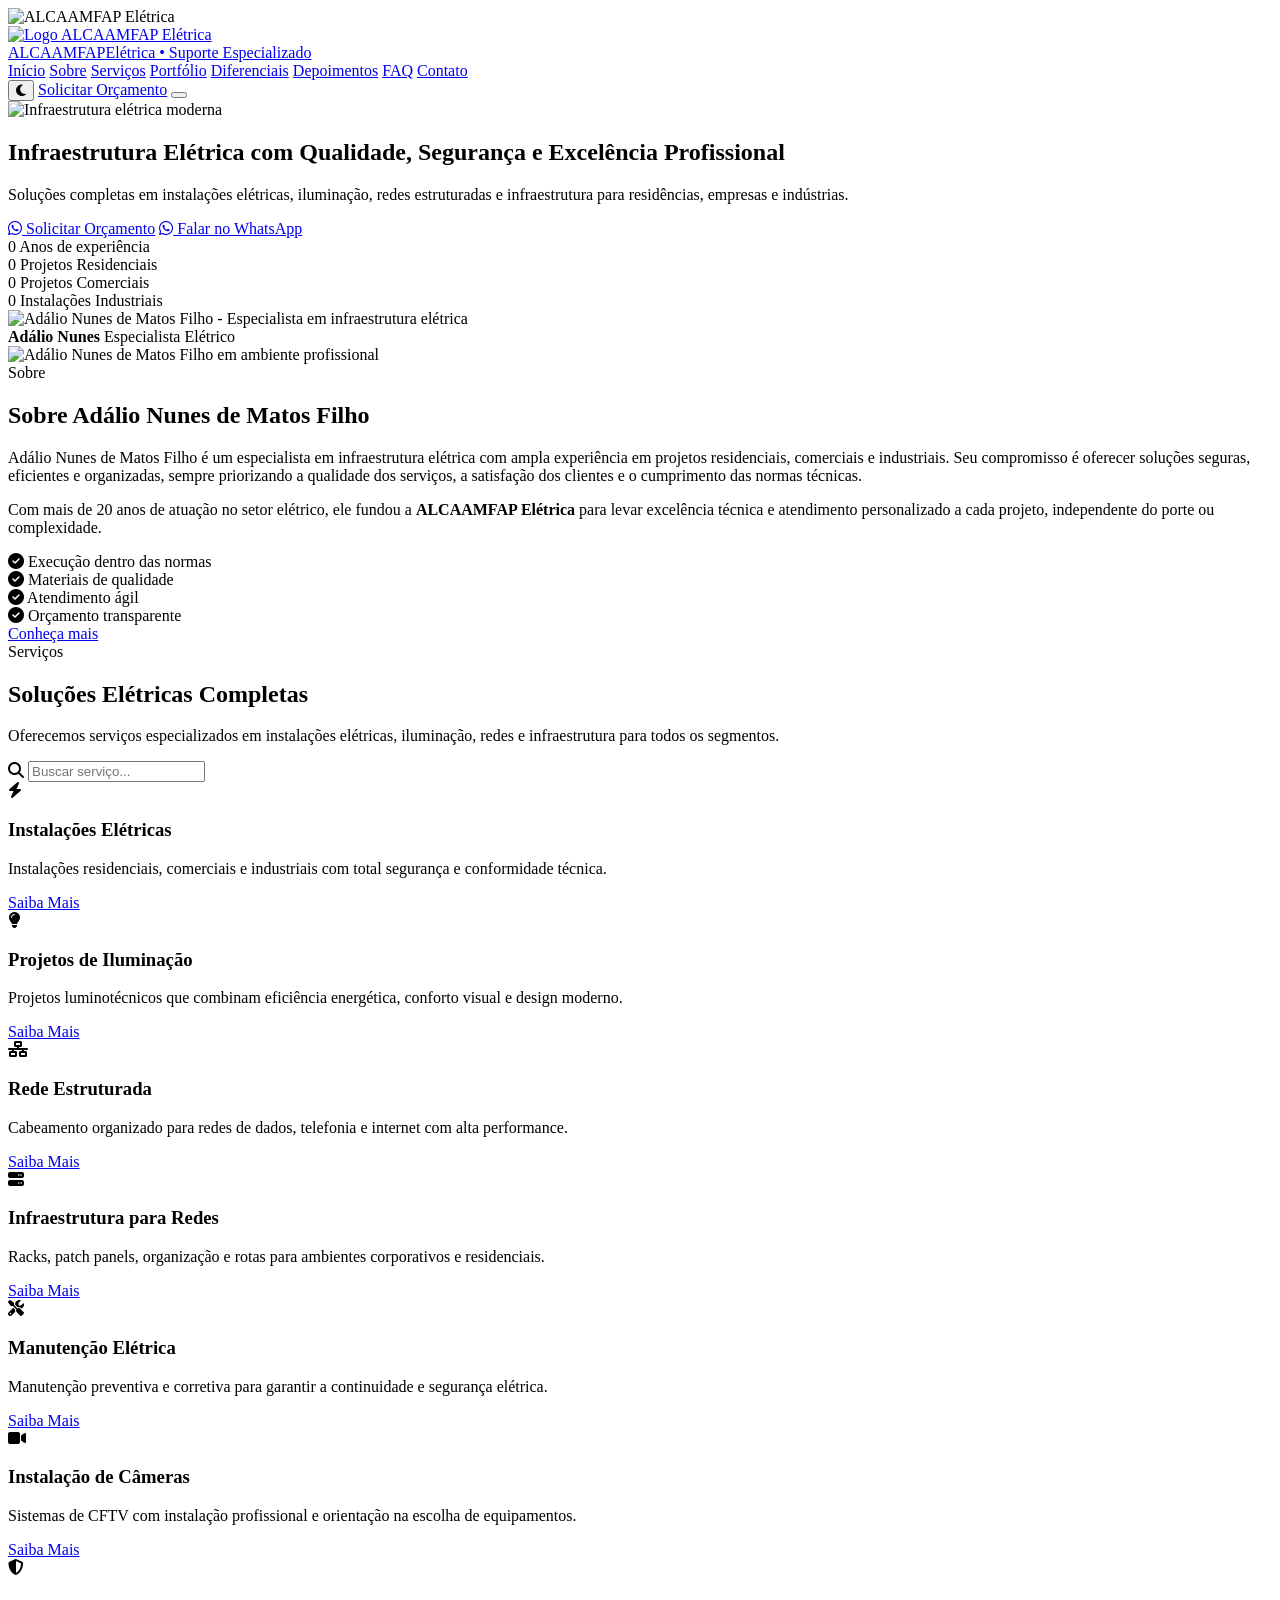
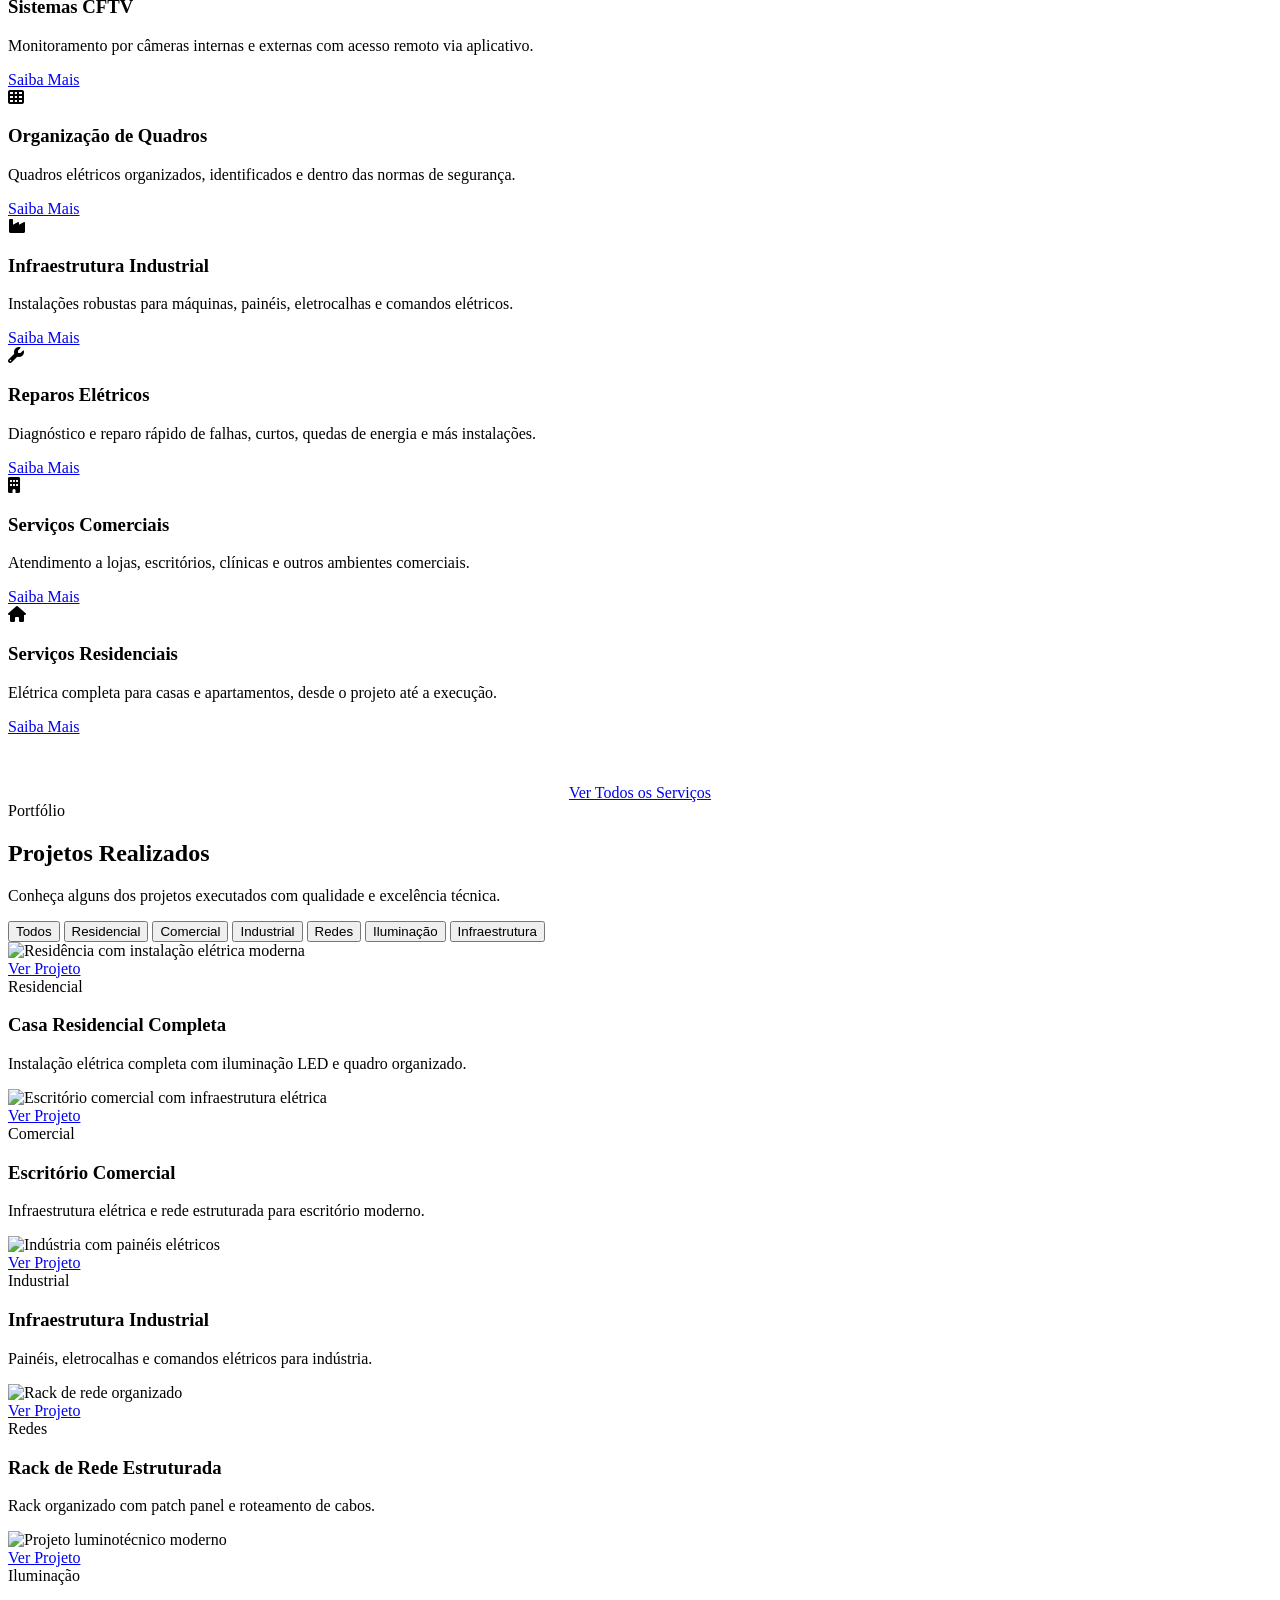
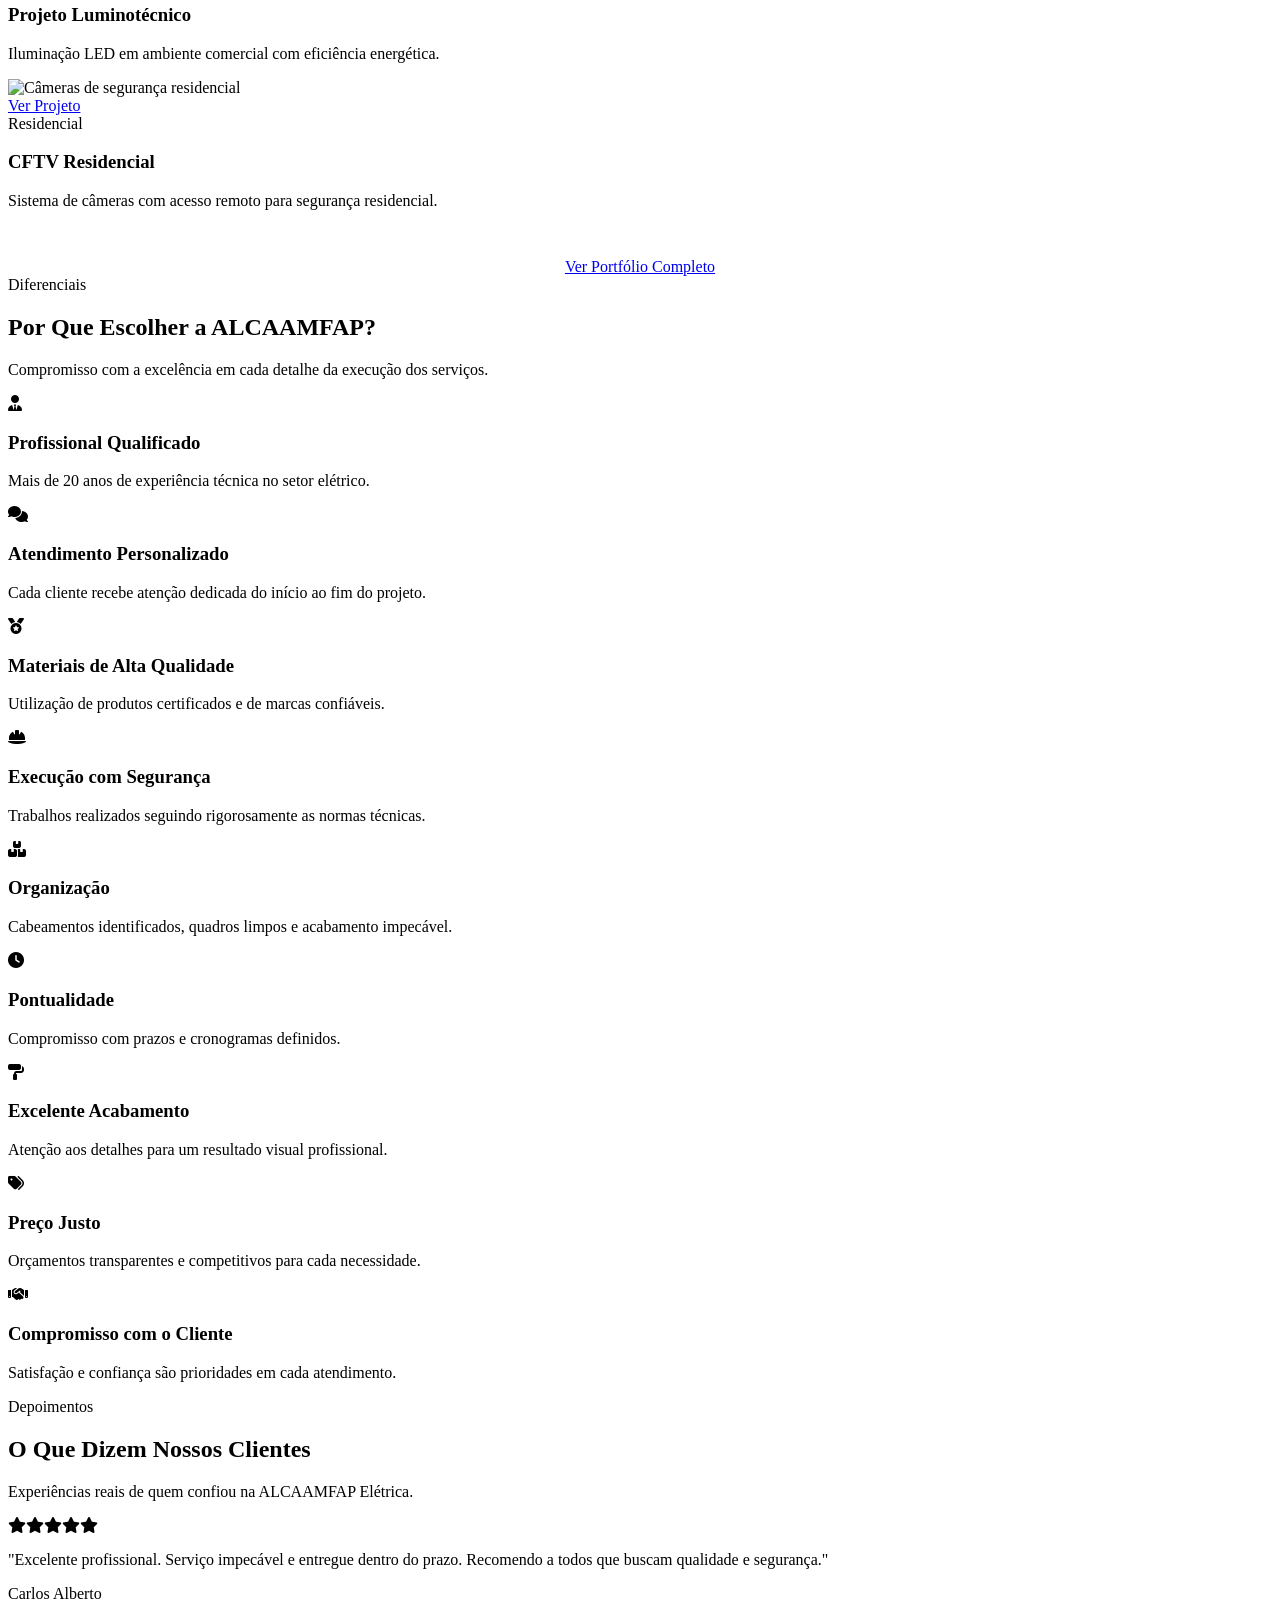
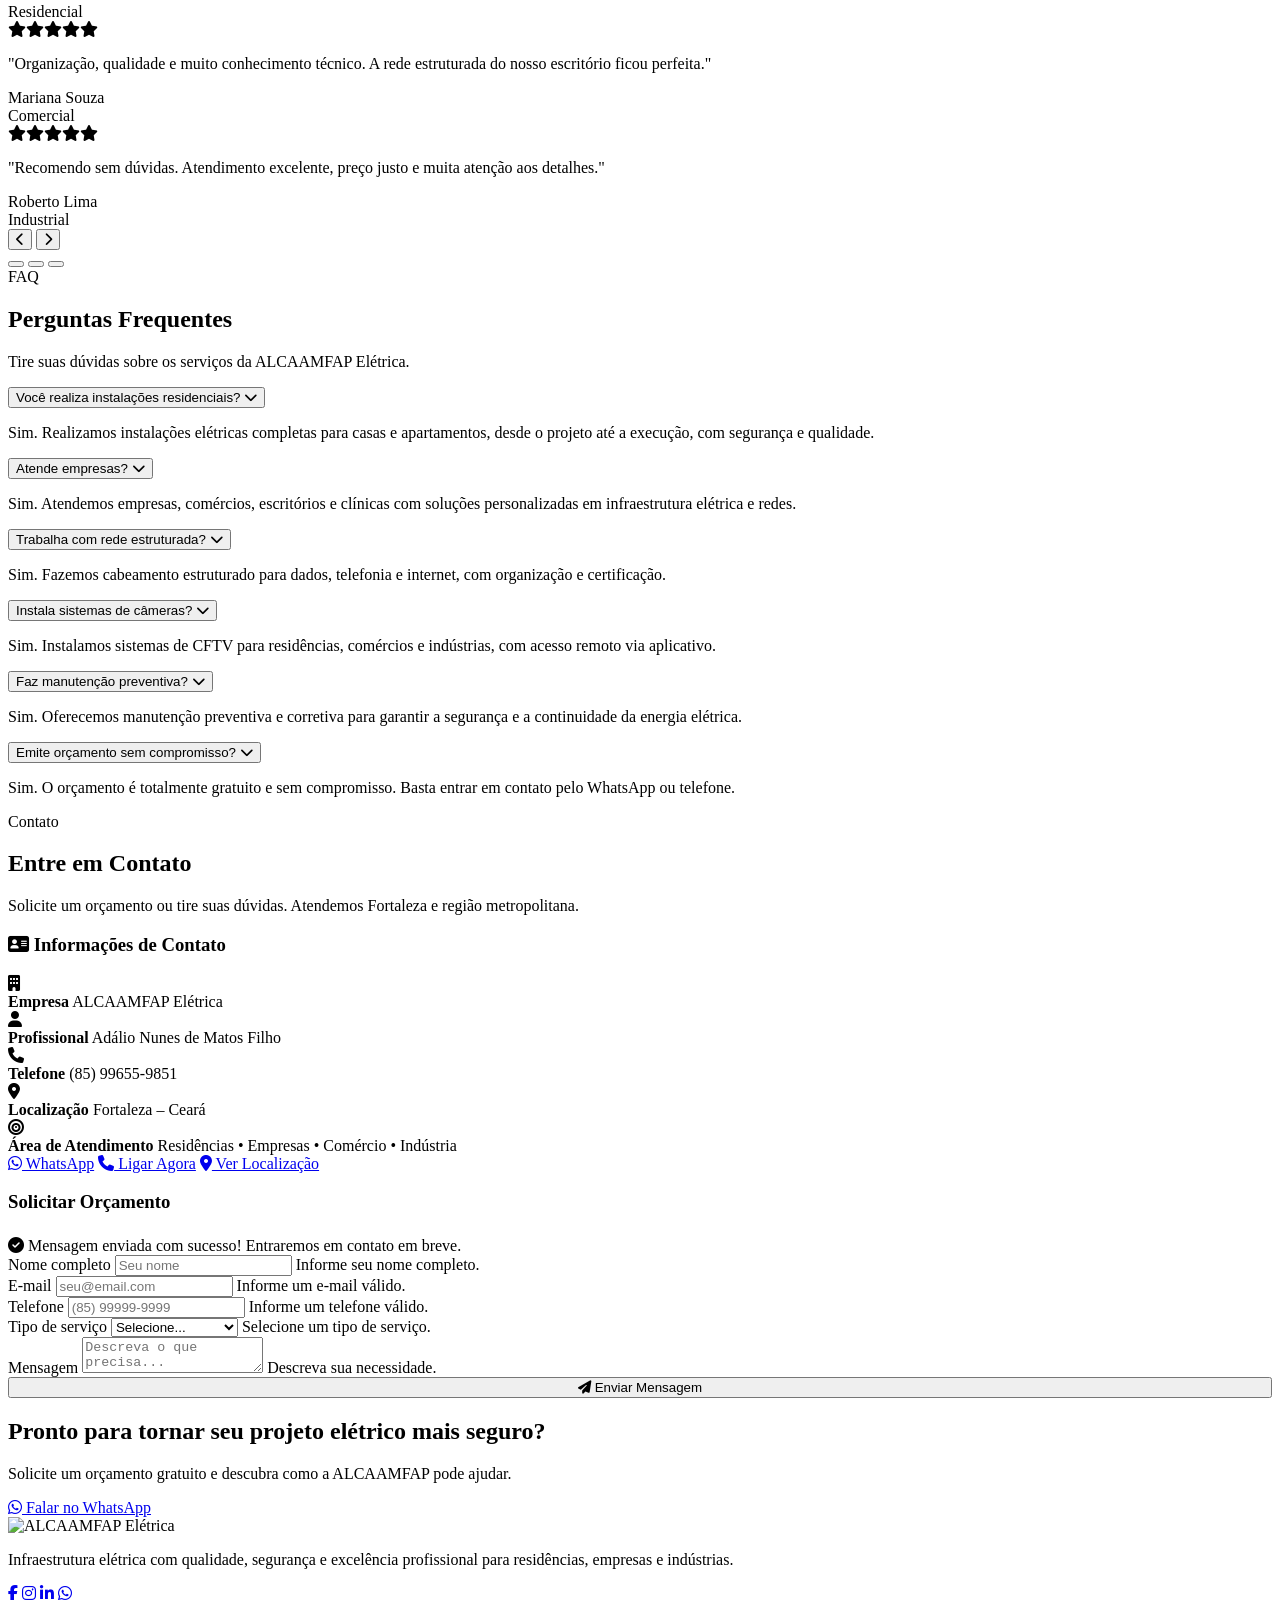
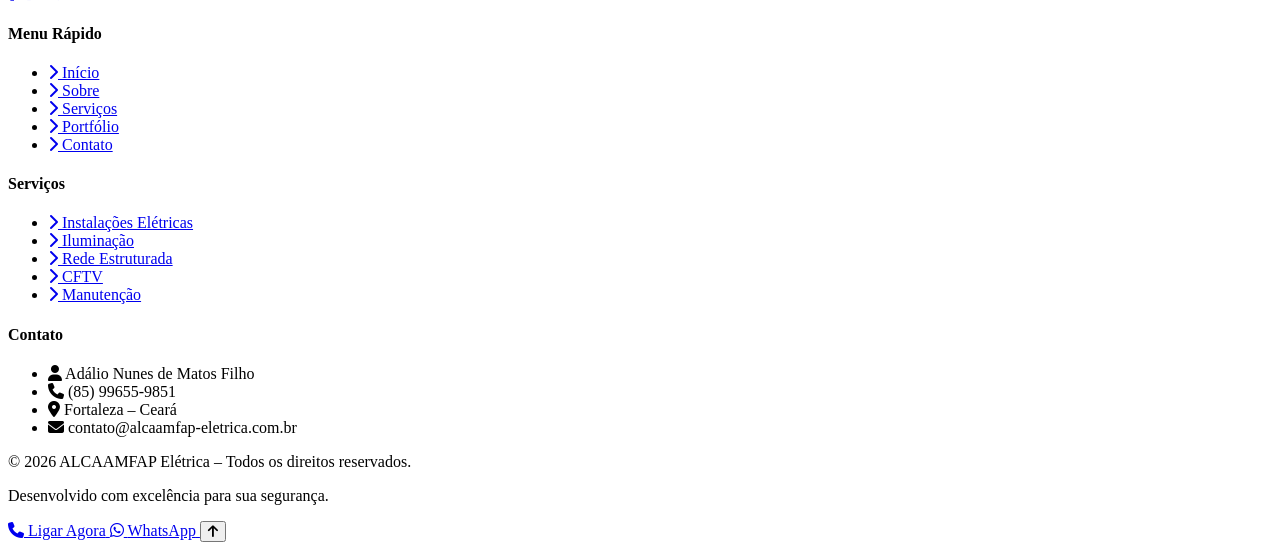
==== index.html @ 36d159e2 "Add files via upload" ====
<!DOCTYPE html>
<html lang="pt-BR">
<head>
  <meta charset="UTF-8">
  <meta name="viewport" content="width=device-width, initial-scale=1.0">
  <meta name="description" content="ALCAAMFAP Elétrica - Infraestrutura elétrica residencial, comercial e industrial em Fortaleza/CE. Serviços de instalações, iluminação, redes estruturadas e CFTV.">
  <meta name="keywords" content="eletricista, instalações elétricas, infraestrutura elétrica, iluminação, rede estruturada, CFTV, Fortaleza, ALCAAMFAP">
  <meta name="author" content="Adálio Nunes de Matos Filho">
  <meta name="robots" content="index, follow">
  <meta name="theme-color" content="#0A4DA2">

  <!-- Open Graph -->
  <meta property="og:type" content="website">
  <meta property="og:url" content="https://alcaamfap-eletrica.com.br/">
  <meta property="og:title" content="ALCAAMFAP Elétrica | Infraestrutura Elétrica em Fortaleza">
  <meta property="og:description" content="Especialista em infraestrutura elétrica residencial, comercial e industrial. Qualidade, segurança e excelência profissional.">
  <meta property="og:image" content="https://alcaamfap-eletrica.com.br/images/hero-bg.jpg">
  <meta property="og:locale" content="pt_BR">

  <!-- Twitter Cards -->
  <meta name="twitter:card" content="summary_large_image">
  <meta name="twitter:title" content="ALCAAMFAP Elétrica | Infraestrutura Elétrica em Fortaleza">
  <meta name="twitter:description" content="Especialista em infraestrutura elétrica residencial, comercial e industrial.">
  <meta name="twitter:image" content="https://alcaamfap-eletrica.com.br/images/hero-bg.jpg">

  <!-- Favicon -->
  <link rel="icon" type="image/svg+xml" href="images/logo.svg">
  <link rel="apple-touch-icon" href="images/logo.svg">

  <title>ALCAAMFAP Elétrica | Infraestrutura Elétrica em Fortaleza</title>

  <!-- Google Fonts -->
  <link rel="preconnect" href="https://fonts.googleapis.com">
  <link rel="preconnect" href="https://fonts.gstatic.com" crossorigin>
  <link href="https://fonts.googleapis.com/css2?family=Inter:wght@300;400;500;600;700&family=Poppins:wght@600;700;800&display=swap" rel="stylesheet">

  <!-- Font Awesome -->
  <link rel="stylesheet" href="https://cdn.jsdelivr.net/npm/@fortawesome/fontawesome-free@6.4.0/css/all.min.css">

  <!-- CSS -->
  <link rel="stylesheet" href="css/style.css">
  <link rel="stylesheet" href="css/animations.css">
  <link rel="stylesheet" href="css/responsive.css">

  <!-- JSON-LD Dados Estruturados -->
  <script type="application/ld+json">
  {
    "@context": "https://schema.org",
    "@type": "LocalBusiness",
    "name": "ALCAAMFAP Elétrica - Suporte Especializado",
    "description": "Especialista em infraestrutura elétrica residencial, comercial e industrial em Fortaleza/CE.",
    "url": "https://alcaamfap-eletrica.com.br/",
    "logo": "https://alcaamfap-eletrica.com.br/images/logo.svg",
    "image": "https://alcaamfap-eletrica.com.br/images/hero-bg.jpg",
    "telephone": "+5585996559851",
    "address": {
      "@type": "PostalAddress",
      "addressLocality": "Fortaleza",
      "addressRegion": "CE",
      "addressCountry": "BR"
    },
    "areaServed": "Fortaleza e Região Metropolitana, Ceará",
    "priceRange": "$$",
    "openingHoursSpecification": {
      "@type": "OpeningHoursSpecification",
      "dayOfWeek": ["Monday", "Tuesday", "Wednesday", "Thursday", "Friday", "Saturday"],
      "opens": "08:00",
      "closes": "18:00"
    },
    "founder": {
      "@type": "Person",
      "name": "Adálio Nunes de Matos Filho"
    }
  }
  </script>
</head>
<body>

  <!-- Preloader -->
  <div id="preloader" class="preloader" role="status" aria-label="Carregando site">
    <img src="images/logo.svg" alt="ALCAAMFAP Elétrica" class="preloader-logo">
    <div class="preloader-bar">
      <div class="preloader-progress"></div>
    </div>
  </div>

  <!-- Barra de progresso -->
  <div id="scroll-progress" class="scroll-progress" aria-hidden="true"></div>

  <!-- Header -->
  <header id="header" class="header">
    <div class="container header-inner">
      <a href="index.html" class="logo" aria-label="ALCAAMFAP Elétrica - Página inicial">
        <img src="images/logo.svg" alt="Logo ALCAAMFAP Elétrica">
        <div class="logo-text">ALCAAMFAP<span>Elétrica • Suporte Especializado</span></div>
      </a>

      <nav id="nav" class="nav" aria-label="Menu principal">
        <a href="#inicio" class="nav-link active">Início</a>
        <a href="sobre.html" class="nav-link">Sobre</a>
        <a href="servicos.html" class="nav-link">Serviços</a>
        <a href="portfolio.html" class="nav-link">Portfólio</a>
        <a href="#diferenciais" class="nav-link">Diferenciais</a>
        <a href="#depoimentos" class="nav-link">Depoimentos</a>
        <a href="#faq" class="nav-link">FAQ</a>
        <a href="contato.html" class="nav-link">Contato</a>
      </nav>

      <div class="header-actions">
        <button id="theme-toggle" class="theme-toggle" aria-label="Alternar modo escuro">
          <i class="fas fa-moon"></i>
        </button>
        <a href="https://wa.me/5585996559851" target="_blank" class="btn btn-primary btn-sm">Solicitar Orçamento</a>
        <button id="btn-menu" class="btn-menu" aria-label="Abrir menu" aria-expanded="false">
          <span></span>
          <span></span>
          <span></span>
        </button>
      </div>
    </div>
  </header>

  <main>
    <!-- Hero -->
    <section id="inicio" class="hero">
      <img src="images/hero-bg.jpg" alt="Infraestrutura elétrica moderna" class="hero-bg" loading="lazy">
      <div class="hero-overlay"></div>
      <div class="container">
        <div class="hero-content">
          <div class="hero-text fade-in">
            <h1>Infraestrutura Elétrica com <span>Qualidade</span>, <span>Segurança</span> e <span>Excelência</span> Profissional</h1>
            <p>Soluções completas em instalações elétricas, iluminação, redes estruturadas e infraestrutura para residências, empresas e indústrias.</p>
            <div class="hero-buttons">
              <a href="https://wa.me/5585996559851" target="_blank" class="btn btn-primary btn-shine"><i class="fab fa-whatsapp"></i> Solicitar Orçamento</a>
              <a href="https://wa.me/5585996559851" target="_blank" class="btn btn-outline"><i class="fab fa-whatsapp"></i> Falar no WhatsApp</a>
            </div>

            <div class="hero-stats">
              <div class="stat-card">
                <span class="stat-number"><span class="counter" data-target="20" data-prefix="+" data-suffix="">0</span></span>
                <span class="stat-label">Anos de experiência</span>
              </div>
              <div class="stat-card">
                <span class="stat-number"><span class="counter" data-target="350" data-prefix="+" data-suffix="">0</span></span>
                <span class="stat-label">Projetos Residenciais</span>
              </div>
              <div class="stat-card">
                <span class="stat-number"><span class="counter" data-target="180" data-prefix="+" data-suffix="">0</span></span>
                <span class="stat-label">Projetos Comerciais</span>
              </div>
              <div class="stat-card">
                <span class="stat-number"><span class="counter" data-target="95" data-prefix="+" data-suffix="">0</span></span>
                <span class="stat-label">Instalações Industriais</span>
              </div>
            </div>
          </div>

          <div class="hero-image fade-in stagger-2">
            <div class="hero-image-wrapper">
              <img src="images/adalio-profile.jpg" alt="Adálio Nunes de Matos Filho - Especialista em infraestrutura elétrica" loading="lazy">
            </div>
            <div class="hero-badge">
              <strong>Adálio Nunes</strong>
              <span>Especialista Elétrico</span>
            </div>
          </div>
        </div>
      </div>
    </section>

    <!-- Sobre -->
    <section id="sobre" class="section">
      <div class="container">
        <div class="about-grid">
          <div class="about-image fade-in">
            <div class="about-image-wrapper">
              <img src="images/about-adalio.jpg" alt="Adálio Nunes de Matos Filho em ambiente profissional" loading="lazy">
            </div>
          </div>
          <div class="about-content fade-in stagger-2">
            <span class="section-tag">Sobre</span>
            <h2>Sobre Adálio Nunes de Matos Filho</h2>
            <p>Adálio Nunes de Matos Filho é um especialista em infraestrutura elétrica com ampla experiência em projetos residenciais, comerciais e industriais. Seu compromisso é oferecer soluções seguras, eficientes e organizadas, sempre priorizando a qualidade dos serviços, a satisfação dos clientes e o cumprimento das normas técnicas.</p>
            <p>Com mais de 20 anos de atuação no setor elétrico, ele fundou a <strong>ALCAAMFAP Elétrica</strong> para levar excelência técnica e atendimento personalizado a cada projeto, independente do porte ou complexidade.</p>

            <div class="about-features">
              <div class="about-feature"><i class="fas fa-check-circle"></i> Execução dentro das normas</div>
              <div class="about-feature"><i class="fas fa-check-circle"></i> Materiais de qualidade</div>
              <div class="about-feature"><i class="fas fa-check-circle"></i> Atendimento ágil</div>
              <div class="about-feature"><i class="fas fa-check-circle"></i> Orçamento transparente</div>
            </div>

            <a href="sobre.html" class="btn btn-primary" style="margin-top: 32px;">Conheça mais</a>
          </div>
        </div>
      </div>
    </section>

    <!-- Serviços -->
    <section id="servicos" class="section" style="background: var(--white);">
      <div class="container">
        <div class="section-header fade-in">
          <span class="section-tag">Serviços</span>
          <h2>Soluções Elétricas Completas</h2>
          <p>Oferecemos serviços especializados em instalações elétricas, iluminação, redes e infraestrutura para todos os segmentos.</p>
        </div>

        <div class="search-box fade-in">
          <i class="fas fa-search"></i>
          <input type="text" id="service-search" placeholder="Buscar serviço..." aria-label="Buscar serviço">
        </div>

        <div class="services-grid">
          <article class="service-card fade-in">
            <div class="service-icon"><i class="fas fa-bolt"></i></div>
            <h3>Instalações Elétricas</h3>
            <p>Instalações residenciais, comerciais e industriais com total segurança e conformidade técnica.</p>
            <a href="servicos.html#instalacoes" class="btn btn-primary btn-sm">Saiba Mais</a>
          </article>

          <article class="service-card fade-in stagger-1">
            <div class="service-icon"><i class="fas fa-lightbulb"></i></div>
            <h3>Projetos de Iluminação</h3>
            <p>Projetos luminotécnicos que combinam eficiência energética, conforto visual e design moderno.</p>
            <a href="servicos.html#iluminacao" class="btn btn-primary btn-sm">Saiba Mais</a>
          </article>

          <article class="service-card fade-in stagger-2">
            <div class="service-icon"><i class="fas fa-network-wired"></i></div>
            <h3>Rede Estruturada</h3>
            <p>Cabeamento organizado para redes de dados, telefonia e internet com alta performance.</p>
            <a href="servicos.html#redes" class="btn btn-primary btn-sm">Saiba Mais</a>
          </article>

          <article class="service-card fade-in stagger-3">
            <div class="service-icon"><i class="fas fa-server"></i></div>
            <h3>Infraestrutura para Redes</h3>
            <p>Racks, patch panels, organização e rotas para ambientes corporativos e residenciais.</p>
            <a href="servicos.html#infraestrutura" class="btn btn-primary btn-sm">Saiba Mais</a>
          </article>

          <article class="service-card fade-in stagger-4">
            <div class="service-icon"><i class="fas fa-tools"></i></div>
            <h3>Manutenção Elétrica</h3>
            <p>Manutenção preventiva e corretiva para garantir a continuidade e segurança elétrica.</p>
            <a href="servicos.html#manutencao" class="btn btn-primary btn-sm">Saiba Mais</a>
          </article>

          <article class="service-card fade-in stagger-5">
            <div class="service-icon"><i class="fas fa-video"></i></div>
            <h3>Instalação de Câmeras</h3>
            <p>Sistemas de CFTV com instalação profissional e orientação na escolha de equipamentos.</p>
            <a href="servicos.html#cftv" class="btn btn-primary btn-sm">Saiba Mais</a>
          </article>

          <article class="service-card fade-in stagger-6">
            <div class="service-icon"><i class="fas fa-shield-alt"></i></div>
            <h3>Sistemas CFTV</h3>
            <p>Monitoramento por câmeras internas e externas com acesso remoto via aplicativo.</p>
            <a href="servicos.html#cftv" class="btn btn-primary btn-sm">Saiba Mais</a>
          </article>

          <article class="service-card fade-in">
            <div class="service-icon"><i class="fas fa-th"></i></div>
            <h3>Organização de Quadros</h3>
            <p>Quadros elétricos organizados, identificados e dentro das normas de segurança.</p>
            <a href="servicos.html#quadros" class="btn btn-primary btn-sm">Saiba Mais</a>
          </article>

          <article class="service-card fade-in stagger-1">
            <div class="service-icon"><i class="fas fa-industry"></i></div>
            <h3>Infraestrutura Industrial</h3>
            <p>Instalações robustas para máquinas, painéis, eletrocalhas e comandos elétricos.</p>
            <a href="servicos.html#industrial" class="btn btn-primary btn-sm">Saiba Mais</a>
          </article>

          <article class="service-card fade-in stagger-2">
            <div class="service-icon"><i class="fas fa-wrench"></i></div>
            <h3>Reparos Elétricos</h3>
            <p>Diagnóstico e reparo rápido de falhas, curtos, quedas de energia e más instalações.</p>
            <a href="servicos.html#reparos" class="btn btn-primary btn-sm">Saiba Mais</a>
          </article>

          <article class="service-card fade-in stagger-3">
            <div class="service-icon"><i class="fas fa-building"></i></div>
            <h3>Serviços Comerciais</h3>
            <p>Atendimento a lojas, escritórios, clínicas e outros ambientes comerciais.</p>
            <a href="servicos.html#comercial" class="btn btn-primary btn-sm">Saiba Mais</a>
          </article>

          <article class="service-card fade-in stagger-4">
            <div class="service-icon"><i class="fas fa-home"></i></div>
            <h3>Serviços Residenciais</h3>
            <p>Elétrica completa para casas e apartamentos, desde o projeto até a execução.</p>
            <a href="servicos.html#residencial" class="btn btn-primary btn-sm">Saiba Mais</a>
          </article>
        </div>

        <div class="text-center" style="text-align: center; margin-top: 48px;">
          <a href="servicos.html" class="btn btn-primary">Ver Todos os Serviços</a>
        </div>
      </div>
    </section>

    <!-- Portfólio -->
    <section id="portfolio" class="section">
      <div class="container">
        <div class="section-header fade-in">
          <span class="section-tag">Portfólio</span>
          <h2>Projetos Realizados</h2>
          <p>Conheça alguns dos projetos executados com qualidade e excelência técnica.</p>
        </div>

        <div class="portfolio-filter fade-in">
          <button class="filter-btn active" data-filter="all">Todos</button>
          <button class="filter-btn" data-filter="residencial">Residencial</button>
          <button class="filter-btn" data-filter="comercial">Comercial</button>
          <button class="filter-btn" data-filter="industrial">Industrial</button>
          <button class="filter-btn" data-filter="redes">Redes</button>
          <button class="filter-btn" data-filter="iluminacao">Iluminação</button>
          <button class="filter-btn" data-filter="infraestrutura">Infraestrutura</button>
        </div>

        <div class="portfolio-grid">
          <article class="portfolio-item fade-in" data-category="residencial">
            <div class="portfolio-image">
              <img src="images/projects/project-1.jpg" alt="Residência com instalação elétrica moderna" loading="lazy">
              <div class="portfolio-overlay">
                <a href="#" class="btn btn-primary btn-sm portfolio-link" data-title="Casa Residencial Completa" data-desc="Instalação elétrica completa em residência de alto padrão, com iluminação LED e quadro organizado.">Ver Projeto</a>
              </div>
            </div>
            <div class="portfolio-info">
              <span class="portfolio-category">Residencial</span>
              <h3>Casa Residencial Completa</h3>
              <p>Instalação elétrica completa com iluminação LED e quadro organizado.</p>
            </div>
          </article>

          <article class="portfolio-item fade-in stagger-1" data-category="comercial">
            <div class="portfolio-image">
              <img src="images/projects/project-2.jpg" alt="Escritório comercial com infraestrutura elétrica" loading="lazy">
              <div class="portfolio-overlay">
                <a href="#" class="btn btn-primary btn-sm portfolio-link" data-title="Escritório Comercial" data-desc="Infraestrutura elétrica e rede estruturada para escritório comercial com 20 pontos de trabalho.">Ver Projeto</a>
              </div>
            </div>
            <div class="portfolio-info">
              <span class="portfolio-category">Comercial</span>
              <h3>Escritório Comercial</h3>
              <p>Infraestrutura elétrica e rede estruturada para escritório moderno.</p>
            </div>
          </article>

          <article class="portfolio-item fade-in stagger-2" data-category="industrial">
            <div class="portfolio-image">
              <img src="images/projects/project-3.jpg" alt="Indústria com painéis elétricos" loading="lazy">
              <div class="portfolio-overlay">
                <a href="#" class="btn btn-primary btn-sm portfolio-link" data-title="Infraestrutura Industrial" data-desc="Montagem de painéis e eletrocalhas para indústria com demanda de alta potência.">Ver Projeto</a>
              </div>
            </div>
            <div class="portfolio-info">
              <span class="portfolio-category">Industrial</span>
              <h3>Infraestrutura Industrial</h3>
              <p>Painéis, eletrocalhas e comandos elétricos para indústria.</p>
            </div>
          </article>

          <article class="portfolio-item fade-in stagger-3" data-category="redes infraestrutura">
            <div class="portfolio-image">
              <img src="images/projects/project-4.jpg" alt="Rack de rede organizado" loading="lazy">
              <div class="portfolio-overlay">
                <a href="#" class="btn btn-primary btn-sm portfolio-link" data-title="Rack de Rede Estruturada" data-desc="Organização completa de rack com patch panel, switch e roteamento de cabos.">Ver Projeto</a>
              </div>
            </div>
            <div class="portfolio-info">
              <span class="portfolio-category">Redes</span>
              <h3>Rack de Rede Estruturada</h3>
              <p>Rack organizado com patch panel e roteamento de cabos.</p>
            </div>
          </article>

          <article class="portfolio-item fade-in stagger-4" data-category="iluminacao">
            <div class="portfolio-image">
              <img src="images/projects/project-5.jpg" alt="Projeto luminotécnico moderno" loading="lazy">
              <div class="portfolio-overlay">
                <a href="#" class="btn btn-primary btn-sm portfolio-link" data-title="Projeto Luminotécnico" data-desc="Projeto de iluminação com LED em ambiente comercial, reduzindo consumo em 40%.">Ver Projeto</a>
              </div>
            </div>
            <div class="portfolio-info">
              <span class="portfolio-category">Iluminação</span>
              <h3>Projeto Luminotécnico</h3>
              <p>Iluminação LED em ambiente comercial com eficiência energética.</p>
            </div>
          </article>

          <article class="portfolio-item fade-in stagger-5" data-category="residencial infraestrutura">
            <div class="portfolio-image">
              <img src="images/projects/project-6.jpg" alt="Câmeras de segurança residencial" loading="lazy">
              <div class="portfolio-overlay">
                <a href="#" class="btn btn-primary btn-sm portfolio-link" data-title="CFTV Residencial" data-desc="Instalação de câmeras de segurança com acesso remoto para residência.">Ver Projeto</a>
              </div>
            </div>
            <div class="portfolio-info">
              <span class="portfolio-category">Residencial</span>
              <h3>CFTV Residencial</h3>
              <p>Sistema de câmeras com acesso remoto para segurança residencial.</p>
            </div>
          </article>
        </div>

        <div class="text-center" style="text-align: center; margin-top: 48px;">
          <a href="portfolio.html" class="btn btn-primary">Ver Portfólio Completo</a>
        </div>
      </div>
    </section>

    <!-- Diferenciais -->
    <section id="diferenciais" class="section" style="background: var(--white);">
      <div class="container">
        <div class="section-header fade-in">
          <span class="section-tag">Diferenciais</span>
          <h2>Por Que Escolher a ALCAAMFAP?</h2>
          <p>Compromisso com a excelência em cada detalhe da execução dos serviços.</p>
        </div>

        <div class="differentials-grid">
          <div class="differential-card fade-in">
            <div class="differential-icon"><i class="fas fa-user-tie"></i></div>
            <h3>Profissional Qualificado</h3>
            <p>Mais de 20 anos de experiência técnica no setor elétrico.</p>
          </div>

          <div class="differential-card fade-in stagger-1">
            <div class="differential-icon"><i class="fas fa-comments"></i></div>
            <h3>Atendimento Personalizado</h3>
            <p>Cada cliente recebe atenção dedicada do início ao fim do projeto.</p>
          </div>

          <div class="differential-card fade-in stagger-2">
            <div class="differential-icon"><i class="fas fa-medal"></i></div>
            <h3>Materiais de Alta Qualidade</h3>
            <p>Utilização de produtos certificados e de marcas confiáveis.</p>
          </div>

          <div class="differential-card fade-in stagger-3">
            <div class="differential-icon"><i class="fas fa-hard-hat"></i></div>
            <h3>Execução com Segurança</h3>
            <p>Trabalhos realizados seguindo rigorosamente as normas técnicas.</p>
          </div>

          <div class="differential-card fade-in stagger-4">
            <div class="differential-icon"><i class="fas fa-boxes"></i></div>
            <h3>Organização</h3>
            <p>Cabeamentos identificados, quadros limpos e acabamento impecável.</p>
          </div>

          <div class="differential-card fade-in stagger-5">
            <div class="differential-icon"><i class="fas fa-clock"></i></div>
            <h3>Pontualidade</h3>
            <p>Compromisso com prazos e cronogramas definidos.</p>
          </div>

          <div class="differential-card fade-in stagger-6">
            <div class="differential-icon"><i class="fas fa-paint-roller"></i></div>
            <h3>Excelente Acabamento</h3>
            <p>Atenção aos detalhes para um resultado visual profissional.</p>
          </div>

          <div class="differential-card fade-in">
            <div class="differential-icon"><i class="fas fa-tags"></i></div>
            <h3>Preço Justo</h3>
            <p>Orçamentos transparentes e competitivos para cada necessidade.</p>
          </div>

          <div class="differential-card fade-in stagger-1">
            <div class="differential-icon"><i class="fas fa-handshake"></i></div>
            <h3>Compromisso com o Cliente</h3>
            <p>Satisfação e confiança são prioridades em cada atendimento.</p>
          </div>
        </div>
      </div>
    </section>

    <!-- Depoimentos -->
    <section id="depoimentos" class="section testimonials-section">
      <div class="container">
        <div class="section-header fade-in">
          <span class="section-tag" style="background: rgba(255,255,255,0.2);">Depoimentos</span>
          <h2>O Que Dizem Nossos Clientes</h2>
          <p>Experiências reais de quem confiou na ALCAAMFAP Elétrica.</p>
        </div>

        <div class="testimonials-carousel fade-in">
          <div class="testimonials-track">
            <div class="testimonials-slides" id="testimonials-slides">
              <div class="testimonial-card">
                <div class="testimonial-stars"><i class="fas fa-star"></i><i class="fas fa-star"></i><i class="fas fa-star"></i><i class="fas fa-star"></i><i class="fas fa-star"></i></div>
                <p class="testimonial-text">"Excelente profissional. Serviço impecável e entregue dentro do prazo. Recomendo a todos que buscam qualidade e segurança."</p>
                <div class="testimonial-author">Carlos Alberto</div>
                <div class="testimonial-role">Residencial</div>
              </div>

              <div class="testimonial-card">
                <div class="testimonial-stars"><i class="fas fa-star"></i><i class="fas fa-star"></i><i class="fas fa-star"></i><i class="fas fa-star"></i><i class="fas fa-star"></i></div>
                <p class="testimonial-text">"Organização, qualidade e muito conhecimento técnico. A rede estruturada do nosso escritório ficou perfeita."</p>
                <div class="testimonial-author">Mariana Souza</div>
                <div class="testimonial-role">Comercial</div>
              </div>

              <div class="testimonial-card">
                <div class="testimonial-stars"><i class="fas fa-star"></i><i class="fas fa-star"></i><i class="fas fa-star"></i><i class="fas fa-star"></i><i class="fas fa-star"></i></div>
                <p class="testimonial-text">"Recomendo sem dúvidas. Atendimento excelente, preço justo e muita atenção aos detalhes."</p>
                <div class="testimonial-author">Roberto Lima</div>
                <div class="testimonial-role">Industrial</div>
              </div>
            </div>
          </div>

          <div class="testimonials-nav">
            <button type="button" id="prev-testimonial" aria-label="Depoimento anterior"><i class="fas fa-chevron-left"></i></button>
            <button type="button" id="next-testimonial" aria-label="Próximo depoimento"><i class="fas fa-chevron-right"></i></button>
          </div>

          <div class="testimonials-dots" id="testimonials-dots">
            <button type="button" class="active" aria-label="Depoimento 1"></button>
            <button type="button" aria-label="Depoimento 2"></button>
            <button type="button" aria-label="Depoimento 3"></button>
          </div>
        </div>
      </div>
    </section>

    <!-- FAQ -->
    <section id="faq" class="section">
      <div class="container">
        <div class="section-header fade-in">
          <span class="section-tag">FAQ</span>
          <h2>Perguntas Frequentes</h2>
          <p>Tire suas dúvidas sobre os serviços da ALCAAMFAP Elétrica.</p>
        </div>

        <div class="faq-list fade-in">
          <div class="faq-item active">
            <button type="button" class="faq-question">Você realiza instalações residenciais? <i class="fas fa-chevron-down"></i></button>
            <div class="faq-answer">
              <p>Sim. Realizamos instalações elétricas completas para casas e apartamentos, desde o projeto até a execução, com segurança e qualidade.</p>
            </div>
          </div>

          <div class="faq-item">
            <button type="button" class="faq-question">Atende empresas? <i class="fas fa-chevron-down"></i></button>
            <div class="faq-answer">
              <p>Sim. Atendemos empresas, comércios, escritórios e clínicas com soluções personalizadas em infraestrutura elétrica e redes.</p>
            </div>
          </div>

          <div class="faq-item">
            <button type="button" class="faq-question">Trabalha com rede estruturada? <i class="fas fa-chevron-down"></i></button>
            <div class="faq-answer">
              <p>Sim. Fazemos cabeamento estruturado para dados, telefonia e internet, com organização e certificação.</p>
            </div>
          </div>

          <div class="faq-item">
            <button type="button" class="faq-question">Instala sistemas de câmeras? <i class="fas fa-chevron-down"></i></button>
            <div class="faq-answer">
              <p>Sim. Instalamos sistemas de CFTV para residências, comércios e indústrias, com acesso remoto via aplicativo.</p>
            </div>
          </div>

          <div class="faq-item">
            <button type="button" class="faq-question">Faz manutenção preventiva? <i class="fas fa-chevron-down"></i></button>
            <div class="faq-answer">
              <p>Sim. Oferecemos manutenção preventiva e corretiva para garantir a segurança e a continuidade da energia elétrica.</p>
            </div>
          </div>

          <div class="faq-item">
            <button type="button" class="faq-question">Emite orçamento sem compromisso? <i class="fas fa-chevron-down"></i></button>
            <div class="faq-answer">
              <p>Sim. O orçamento é totalmente gratuito e sem compromisso. Basta entrar em contato pelo WhatsApp ou telefone.</p>
            </div>
          </div>
        </div>
      </div>
    </section>

    <!-- Contato -->
    <section id="contato" class="section" style="background: var(--white);">
      <div class="container">
        <div class="section-header fade-in">
          <span class="section-tag">Contato</span>
          <h2>Entre em Contato</h2>
          <p>Solicite um orçamento ou tire suas dúvidas. Atendemos Fortaleza e região metropolitana.</p>
        </div>

        <div class="contact-grid">
          <div class="contact-card fade-in">
            <h3><i class="fas fa-address-card"></i> Informações de Contato</h3>

            <div class="contact-info-item">
              <i class="fas fa-building"></i>
              <div>
                <strong>Empresa</strong>
                <span>ALCAAMFAP Elétrica</span>
              </div>
            </div>

            <div class="contact-info-item">
              <i class="fas fa-user"></i>
              <div>
                <strong>Profissional</strong>
                <span>Adálio Nunes de Matos Filho</span>
              </div>
            </div>

            <div class="contact-info-item">
              <i class="fas fa-phone"></i>
              <div>
                <strong>Telefone</strong>
                <span>(85) 99655-9851</span>
              </div>
            </div>

            <div class="contact-info-item">
              <i class="fas fa-map-marker-alt"></i>
              <div>
                <strong>Localização</strong>
                <span>Fortaleza – Ceará</span>
              </div>
            </div>

            <div class="contact-info-item">
              <i class="fas fa-bullseye"></i>
              <div>
                <strong>Área de Atendimento</strong>
                <span>Residências • Empresas • Comércio • Indústria</span>
              </div>
            </div>

            <div class="contact-actions">
              <a href="https://wa.me/5585996559851" target="_blank" class="btn btn-primary"><i class="fab fa-whatsapp"></i> WhatsApp</a>
              <a href="tel:+5585996559851" class="btn btn-outline"><i class="fas fa-phone"></i> Ligar Agora</a>
              <a href="https://maps.google.com/?q=Fortaleza,CE" target="_blank" class="btn btn-outline"><i class="fas fa-map-marker-alt"></i> Ver Localização</a>
            </div>
          </div>

          <div class="contact-form fade-in stagger-2">
            <h3 style="margin-bottom: 24px; color: var(--dark-blue);">Solicitar Orçamento</h3>
            <div class="form-success" role="alert">
              <i class="fas fa-check-circle"></i> Mensagem enviada com sucesso! Entraremos em contato em breve.
            </div>
            <form id="contact-form" novalidate>
              <div class="form-group">
                <label for="nome">Nome completo</label>
                <input type="text" id="nome" name="nome" data-validate required placeholder="Seu nome">
                <span class="form-error">Informe seu nome completo.</span>
              </div>

              <div class="form-group">
                <label for="email">E-mail</label>
                <input type="email" id="email" name="email" data-validate required placeholder="seu@email.com">
                <span class="form-error">Informe um e-mail válido.</span>
              </div>

              <div class="form-group">
                <label for="telefone">Telefone</label>
                <input type="tel" id="telefone" name="telefone" data-validate required placeholder="(85) 99999-9999">
                <span class="form-error">Informe um telefone válido.</span>
              </div>

              <div class="form-group">
                <label for="tipo">Tipo de serviço</label>
                <select id="tipo" name="tipo" data-validate required>
                  <option value="">Selecione...</option>
                  <option value="residencial">Residencial</option>
                  <option value="comercial">Comercial</option>
                  <option value="industrial">Industrial</option>
                  <option value="iluminacao">Iluminação</option>
                  <option value="rede">Rede Estruturada</option>
                  <option value="cftv">CFTV / Câmeras</option>
                  <option value="outro">Outro</option>
                </select>
                <span class="form-error">Selecione um tipo de serviço.</span>
              </div>

              <div class="form-group">
                <label for="mensagem">Mensagem</label>
                <textarea id="mensagem" name="mensagem" data-validate required placeholder="Descreva o que precisa..."></textarea>
                <span class="form-error">Descreva sua necessidade.</span>
              </div>

              <button type="submit" class="btn btn-primary btn-shine" style="width: 100%;">
                <i class="fas fa-paper-plane"></i> Enviar Mensagem
              </button>
            </form>
          </div>
        </div>
      </div>
    </section>

    <!-- CTA -->
    <section class="cta-section">
      <div class="container">
        <h2 class="fade-in">Pronto para tornar seu projeto elétrico mais seguro?</h2>
        <p class="fade-in stagger-1">Solicite um orçamento gratuito e descubra como a ALCAAMFAP pode ajudar.</p>
        <a href="https://wa.me/5585996559851" target="_blank" class="btn fade-in stagger-2"><i class="fab fa-whatsapp"></i> Falar no WhatsApp</a>
      </div>
    </section>
  </main>

  <!-- Footer -->
  <footer class="footer">
    <div class="container">
      <div class="footer-grid">
        <div class="footer-brand">
          <img src="images/logo.svg" alt="ALCAAMFAP Elétrica">
          <p>Infraestrutura elétrica com qualidade, segurança e excelência profissional para residências, empresas e indústrias.</p>
          <div class="social-links">
            <a href="#" aria-label="Facebook" target="_blank"><i class="fab fa-facebook-f"></i></a>
            <a href="#" aria-label="Instagram" target="_blank"><i class="fab fa-instagram"></i></a>
            <a href="#" aria-label="LinkedIn" target="_blank"><i class="fab fa-linkedin-in"></i></a>
            <a href="https://wa.me/5585996559851" aria-label="WhatsApp" target="_blank"><i class="fab fa-whatsapp"></i></a>
          </div>
        </div>

        <div>
          <h4 class="footer-title">Menu Rápido</h4>
          <ul class="footer-links">
            <li><a href="index.html"><i class="fas fa-chevron-right"></i> Início</a></li>
            <li><a href="sobre.html"><i class="fas fa-chevron-right"></i> Sobre</a></li>
            <li><a href="servicos.html"><i class="fas fa-chevron-right"></i> Serviços</a></li>
            <li><a href="portfolio.html"><i class="fas fa-chevron-right"></i> Portfólio</a></li>
            <li><a href="contato.html"><i class="fas fa-chevron-right"></i> Contato</a></li>
          </ul>
        </div>

        <div>
          <h4 class="footer-title">Serviços</h4>
          <ul class="footer-links">
            <li><a href="servicos.html"><i class="fas fa-chevron-right"></i> Instalações Elétricas</a></li>
            <li><a href="servicos.html"><i class="fas fa-chevron-right"></i> Iluminação</a></li>
            <li><a href="servicos.html"><i class="fas fa-chevron-right"></i> Rede Estruturada</a></li>
            <li><a href="servicos.html"><i class="fas fa-chevron-right"></i> CFTV</a></li>
            <li><a href="servicos.html"><i class="fas fa-chevron-right"></i> Manutenção</a></li>
          </ul>
        </div>

        <div>
          <h4 class="footer-title">Contato</h4>
          <ul class="footer-contact">
            <li><i class="fas fa-user"></i> Adálio Nunes de Matos Filho</li>
            <li><i class="fas fa-phone"></i> (85) 99655-9851</li>
            <li><i class="fas fa-map-marker-alt"></i> Fortaleza – Ceará</li>
            <li><i class="fas fa-envelope"></i> contato@alcaamfap-eletrica.com.br</li>
          </ul>
        </div>
      </div>

      <div class="footer-bottom">
        <p>© <span id="current-year">2026</span> ALCAAMFAP Elétrica – Todos os direitos reservados.</p>
        <p>Desenvolvido com excelência para sua segurança.</p>
      </div>
    </div>
  </footer>

  <!-- Botões flutuantes -->
  <div class="floating-buttons">
    <a href="tel:+5585996559851" class="floating-btn phone" aria-label="Ligar agora">
      <i class="fas fa-phone"></i>
      <span>Ligar Agora</span>
    </a>
    <a href="https://wa.me/5585996559851" target="_blank" class="floating-btn whatsapp" aria-label="Falar no WhatsApp">
      <i class="fab fa-whatsapp"></i>
      <span>WhatsApp</span>
    </a>
    <button type="button" id="back-to-top" class="floating-btn top" aria-label="Voltar ao topo">
      <i class="fas fa-arrow-up"></i>
    </button>
  </div>

  <!-- Scripts -->
  <script src="js/darkmode.js"></script>
  <script src="js/counter.js"></script>
  <script src="js/portfolio.js"></script>
  <script src="js/app.js"></script>

  <!-- Carrossel de depoimentos -->
  <script>
    (function() {
      const track = document.getElementById('testimonials-slides');
      const prevBtn = document.getElementById('prev-testimonial');
      const nextBtn = document.getElementById('next-testimonial');
      const dots = document.querySelectorAll('#testimonials-dots button');
      if (!track || !prevBtn || !nextBtn) return;

      let current = 0;
      const total = track.children.length;

      function update() {
        track.style.transform = 'translateX(-' + (current * 100) + '%)';
        dots.forEach((dot, index) => {
          dot.classList.toggle('active', index === current);
        });
      }

      nextBtn.addEventListener('click', function() {
        current = (current + 1) % total;
        update();
      });

      prevBtn.addEventListener('click', function() {
        current = (current - 1 + total) % total;
        update();
      });

      dots.forEach((dot, index) => {
        dot.addEventListener('click', function() {
          current = index;
          update();
        });
      });

      setInterval(function() {
        current = (current + 1) % total;
        update();
      }, 6000);
    })();
  </script>
</body>
</html>
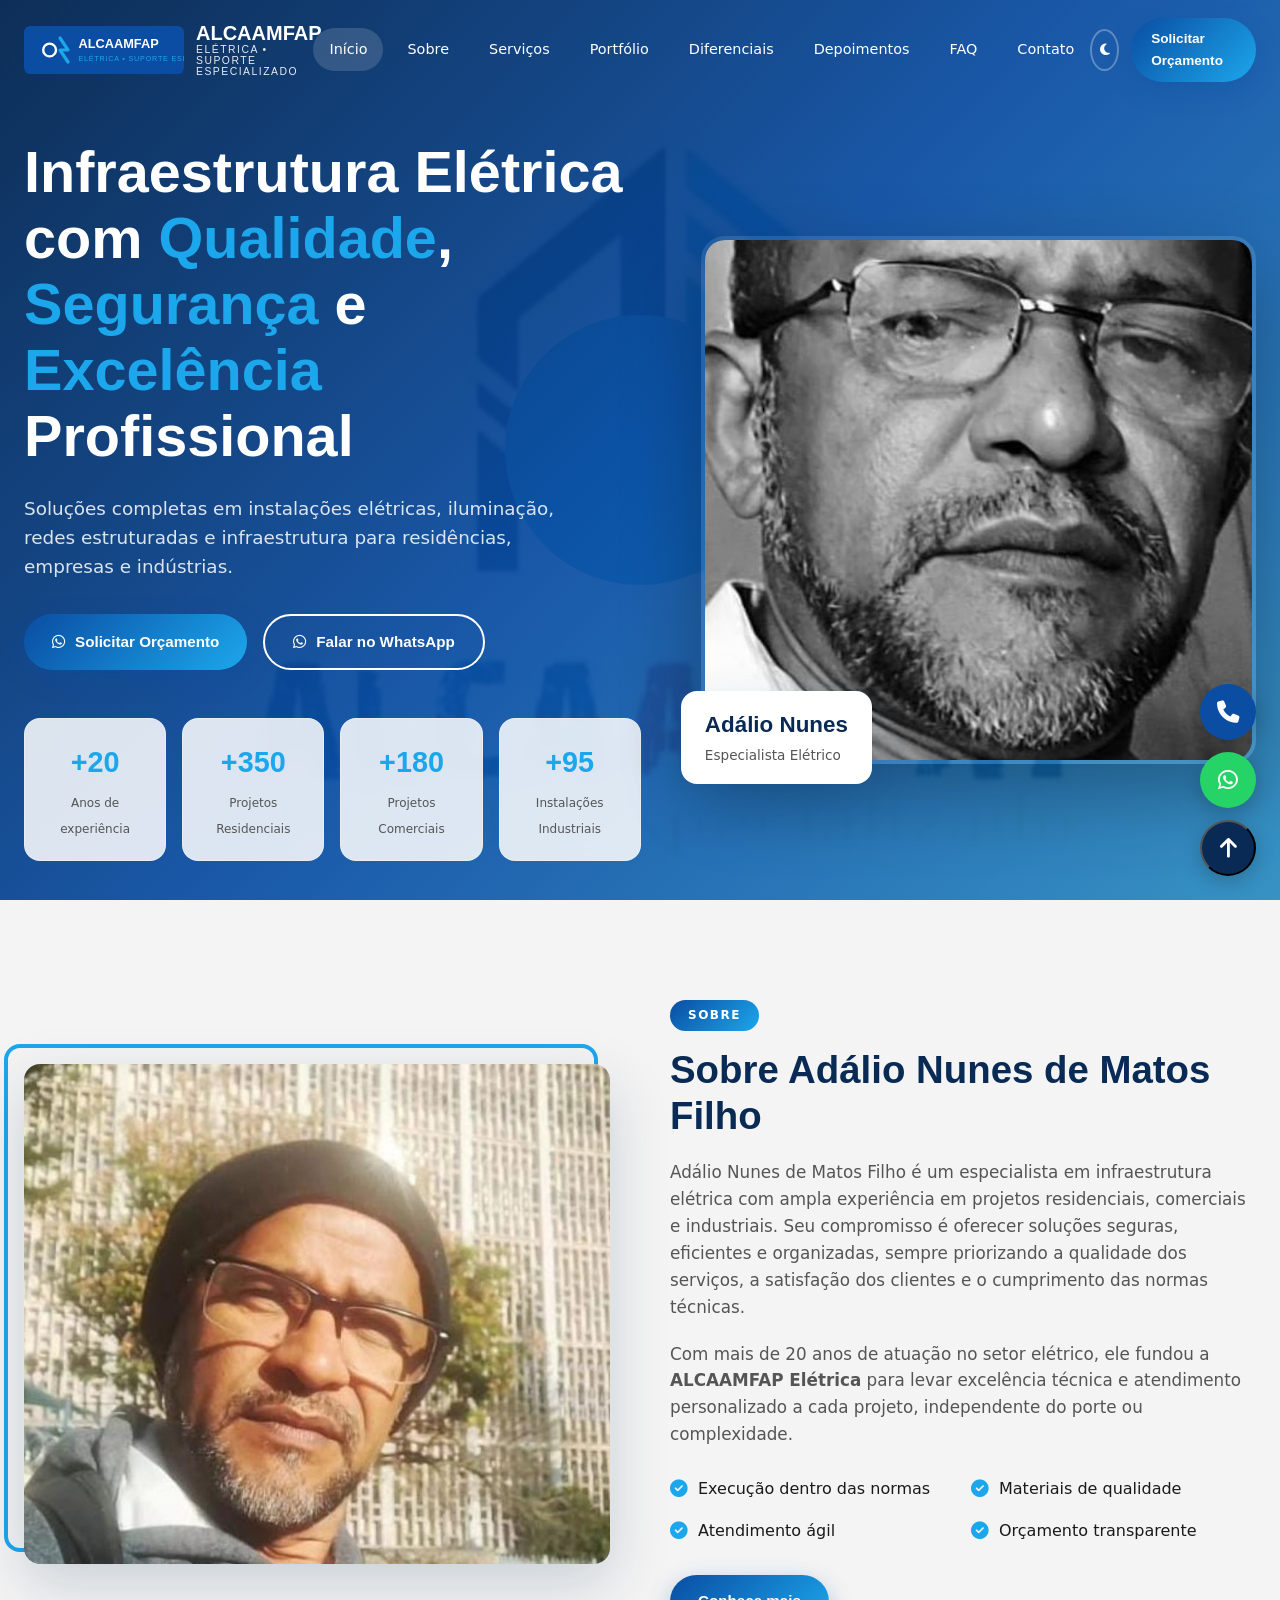
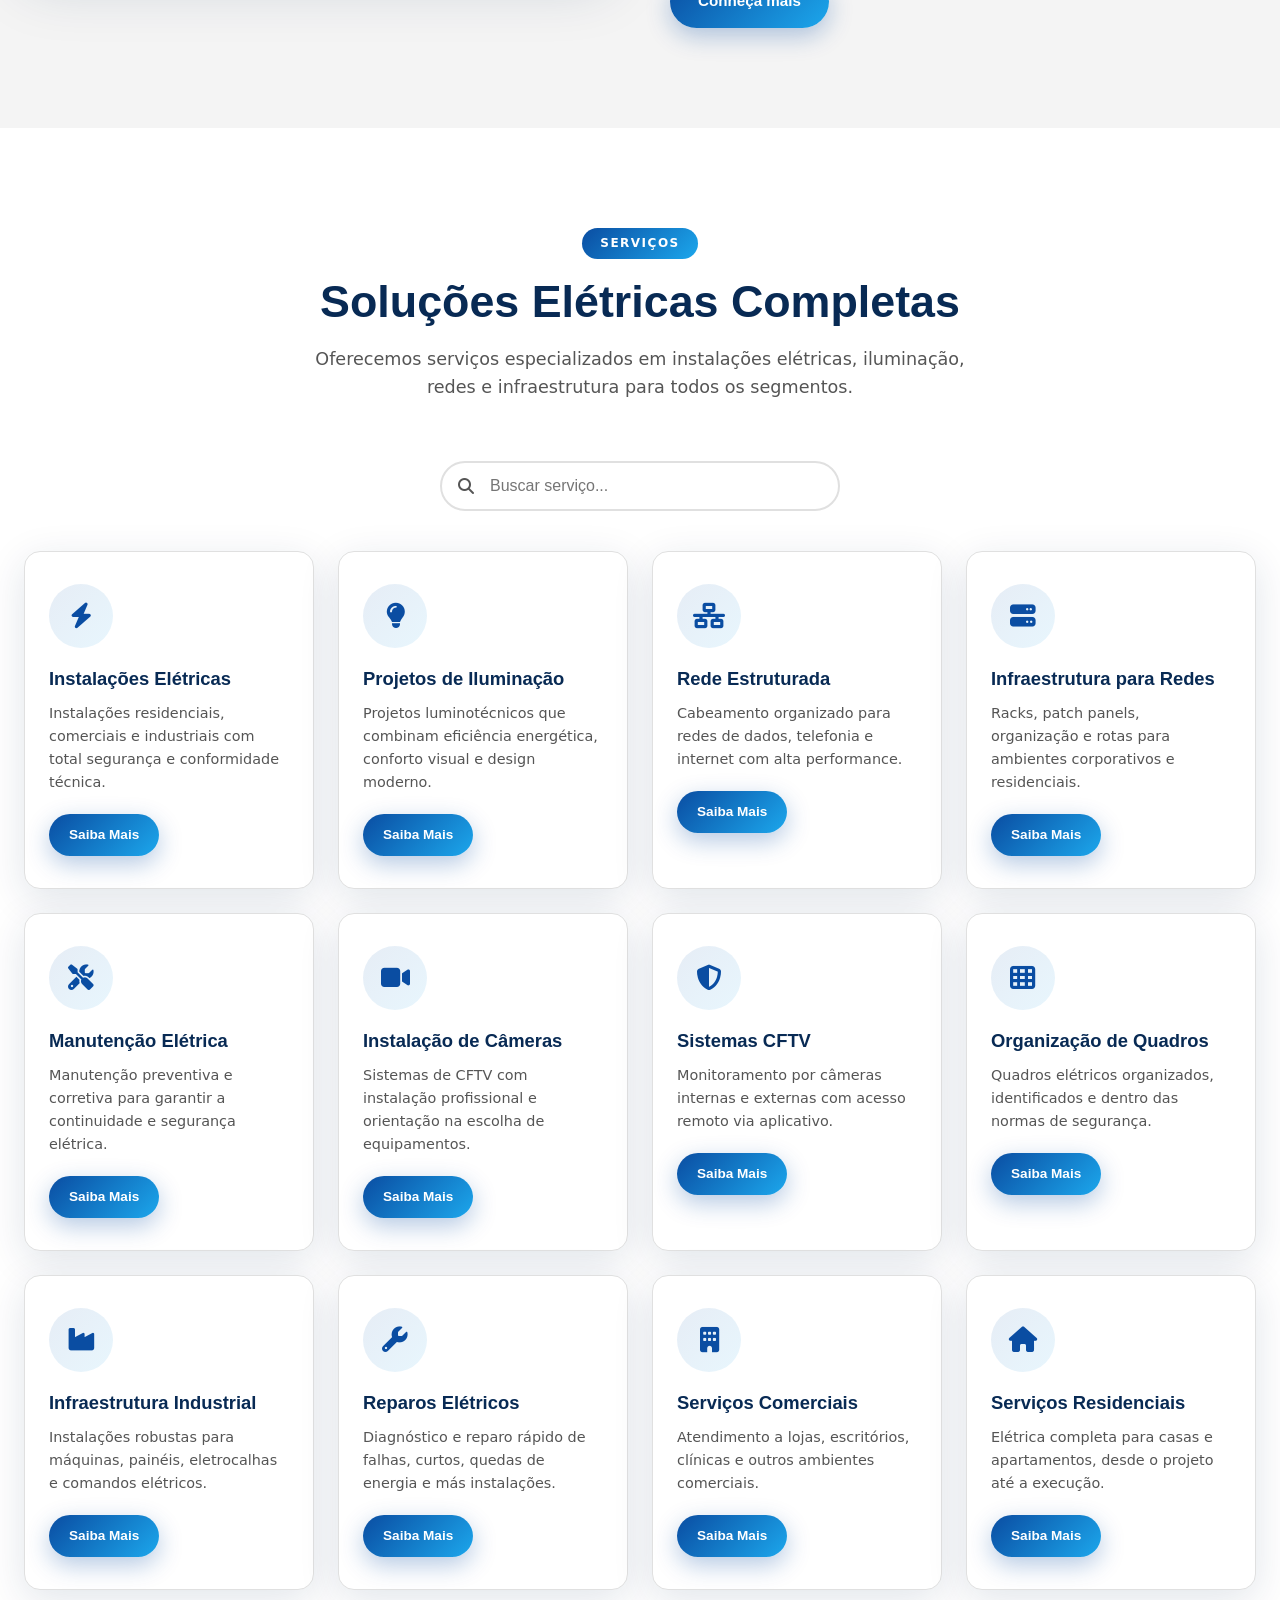
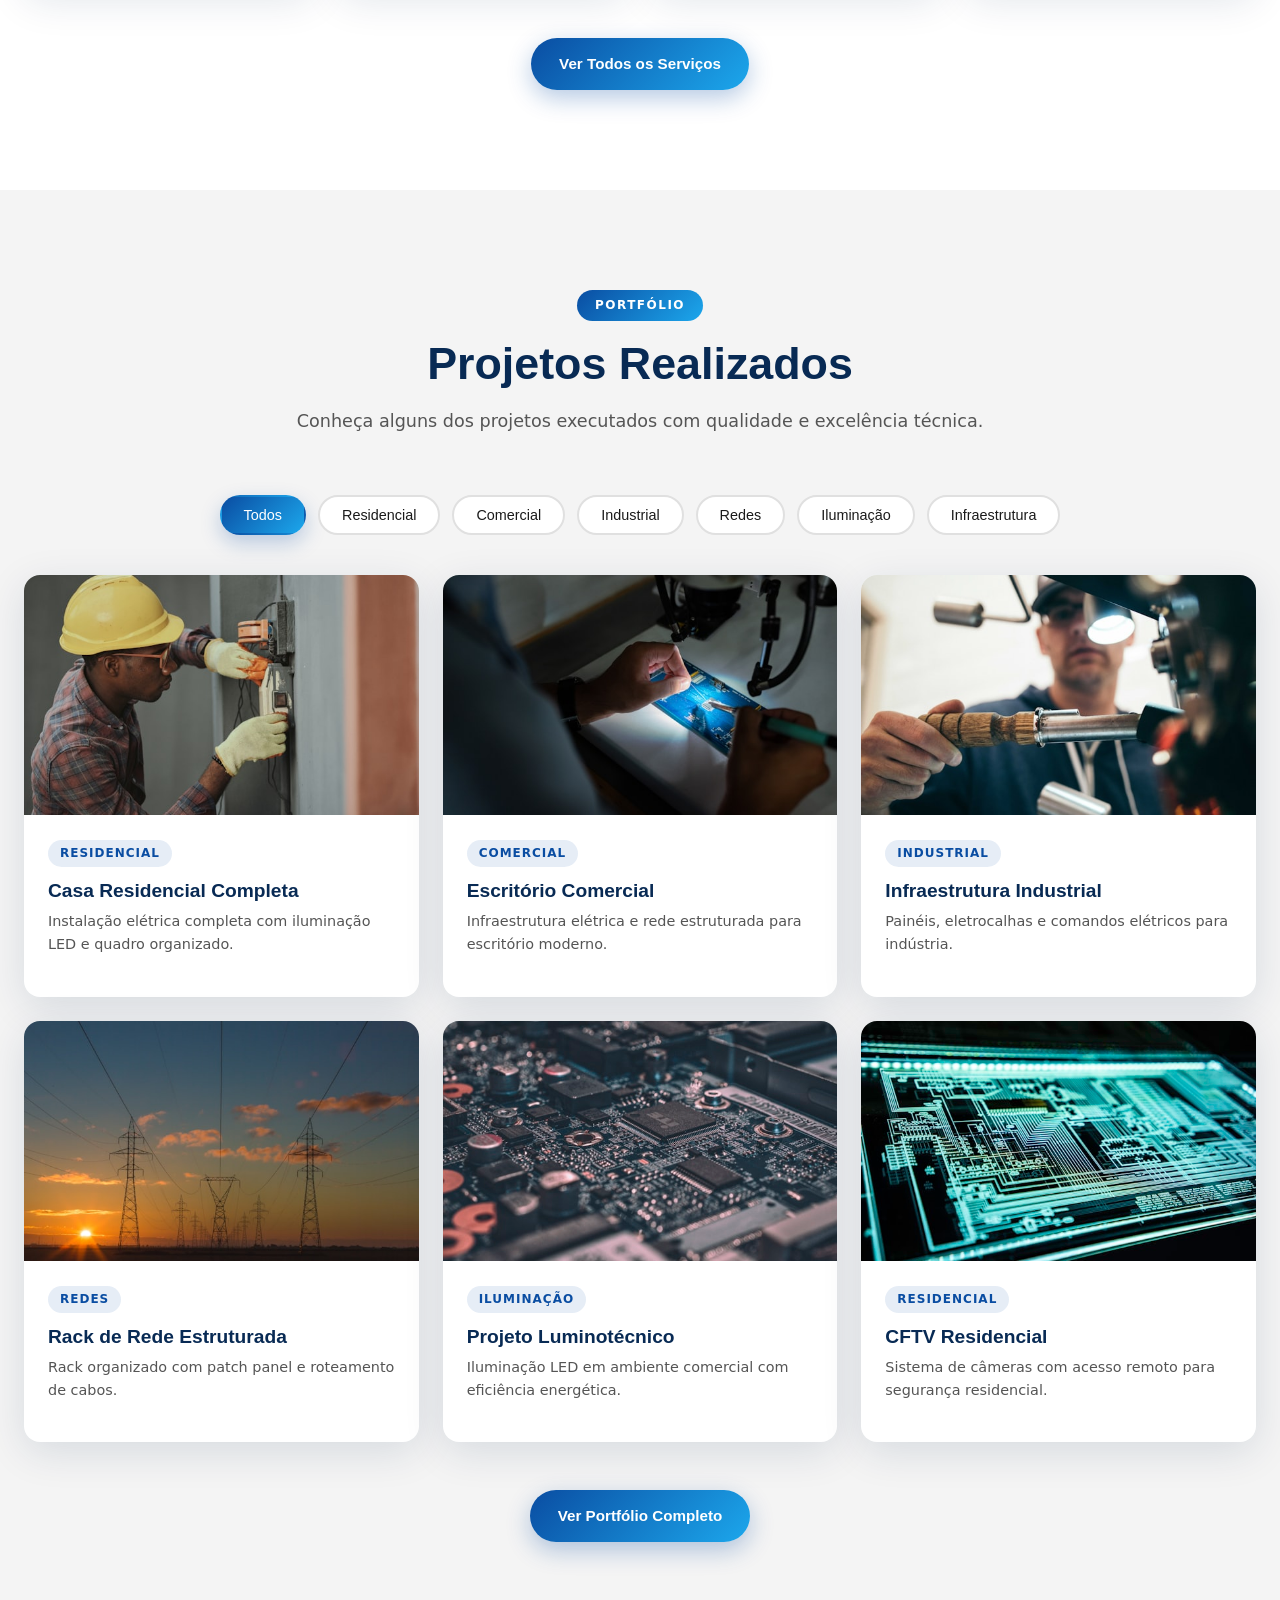
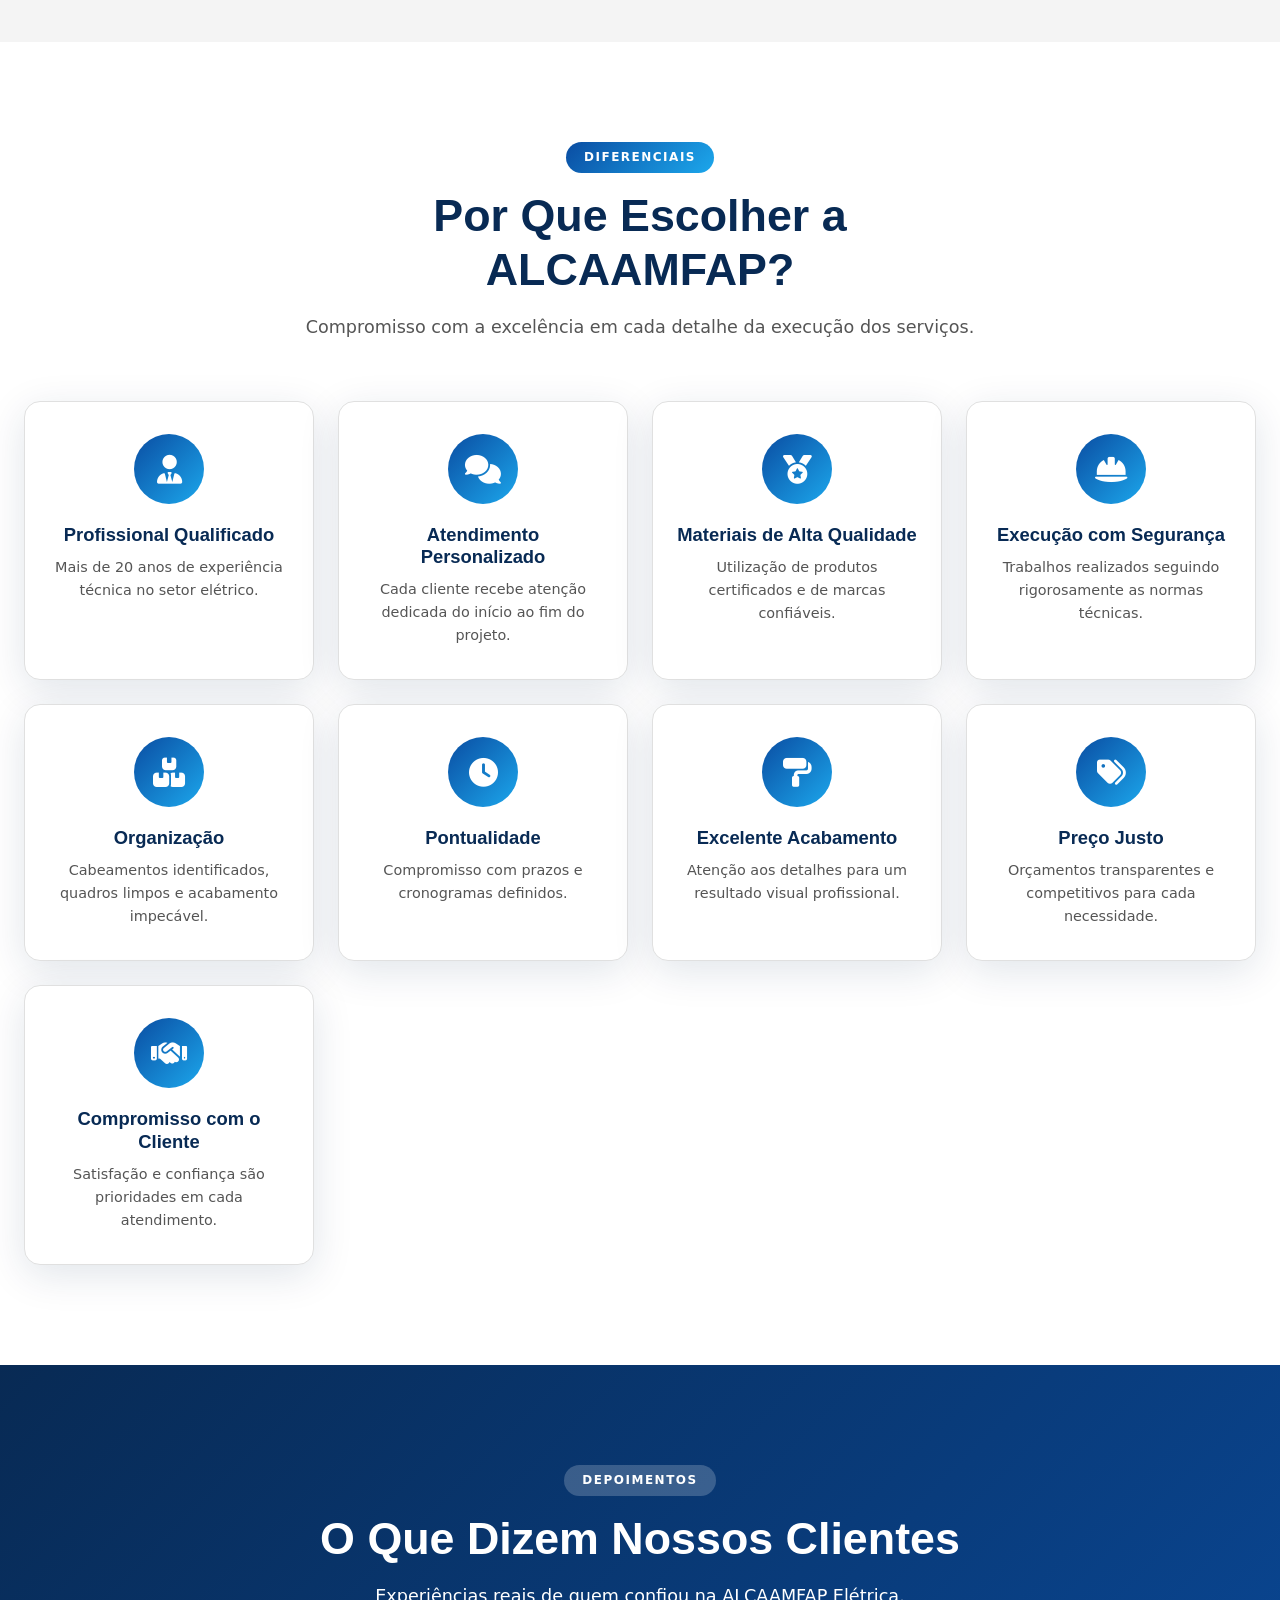
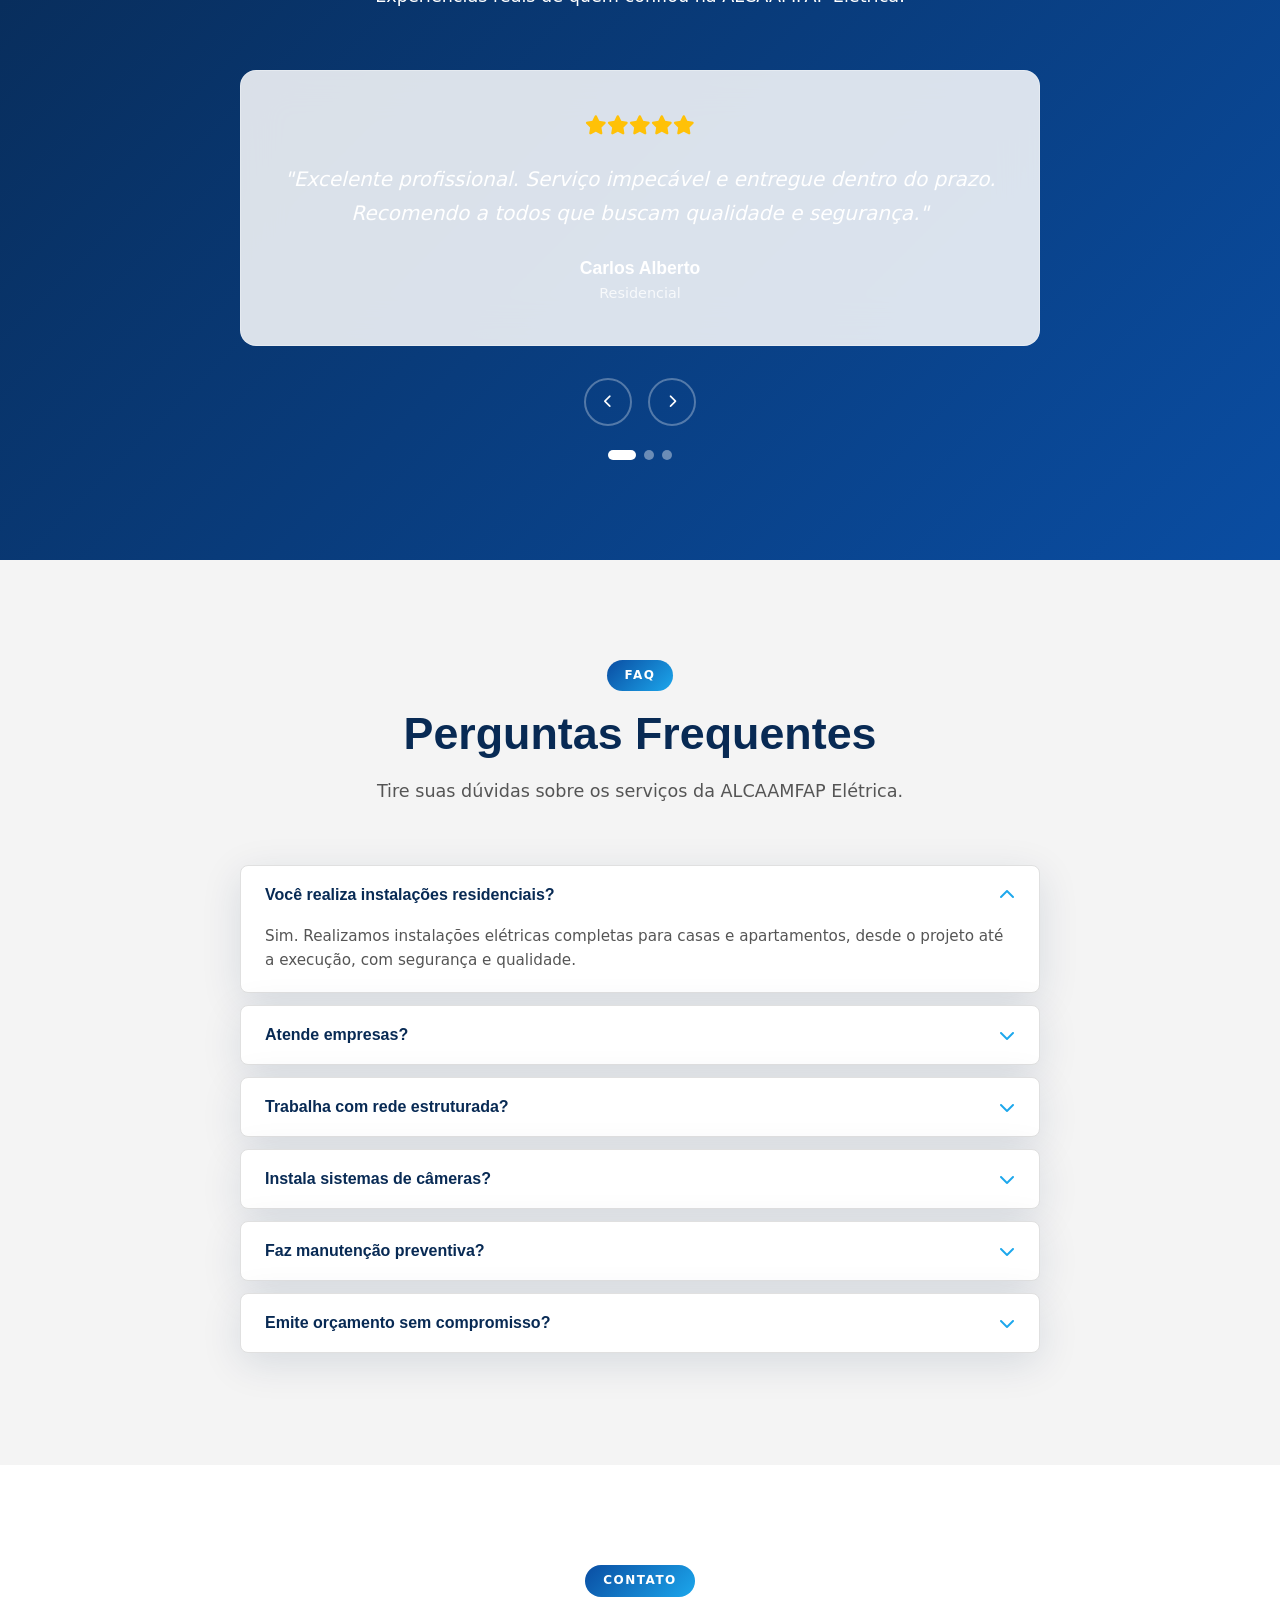
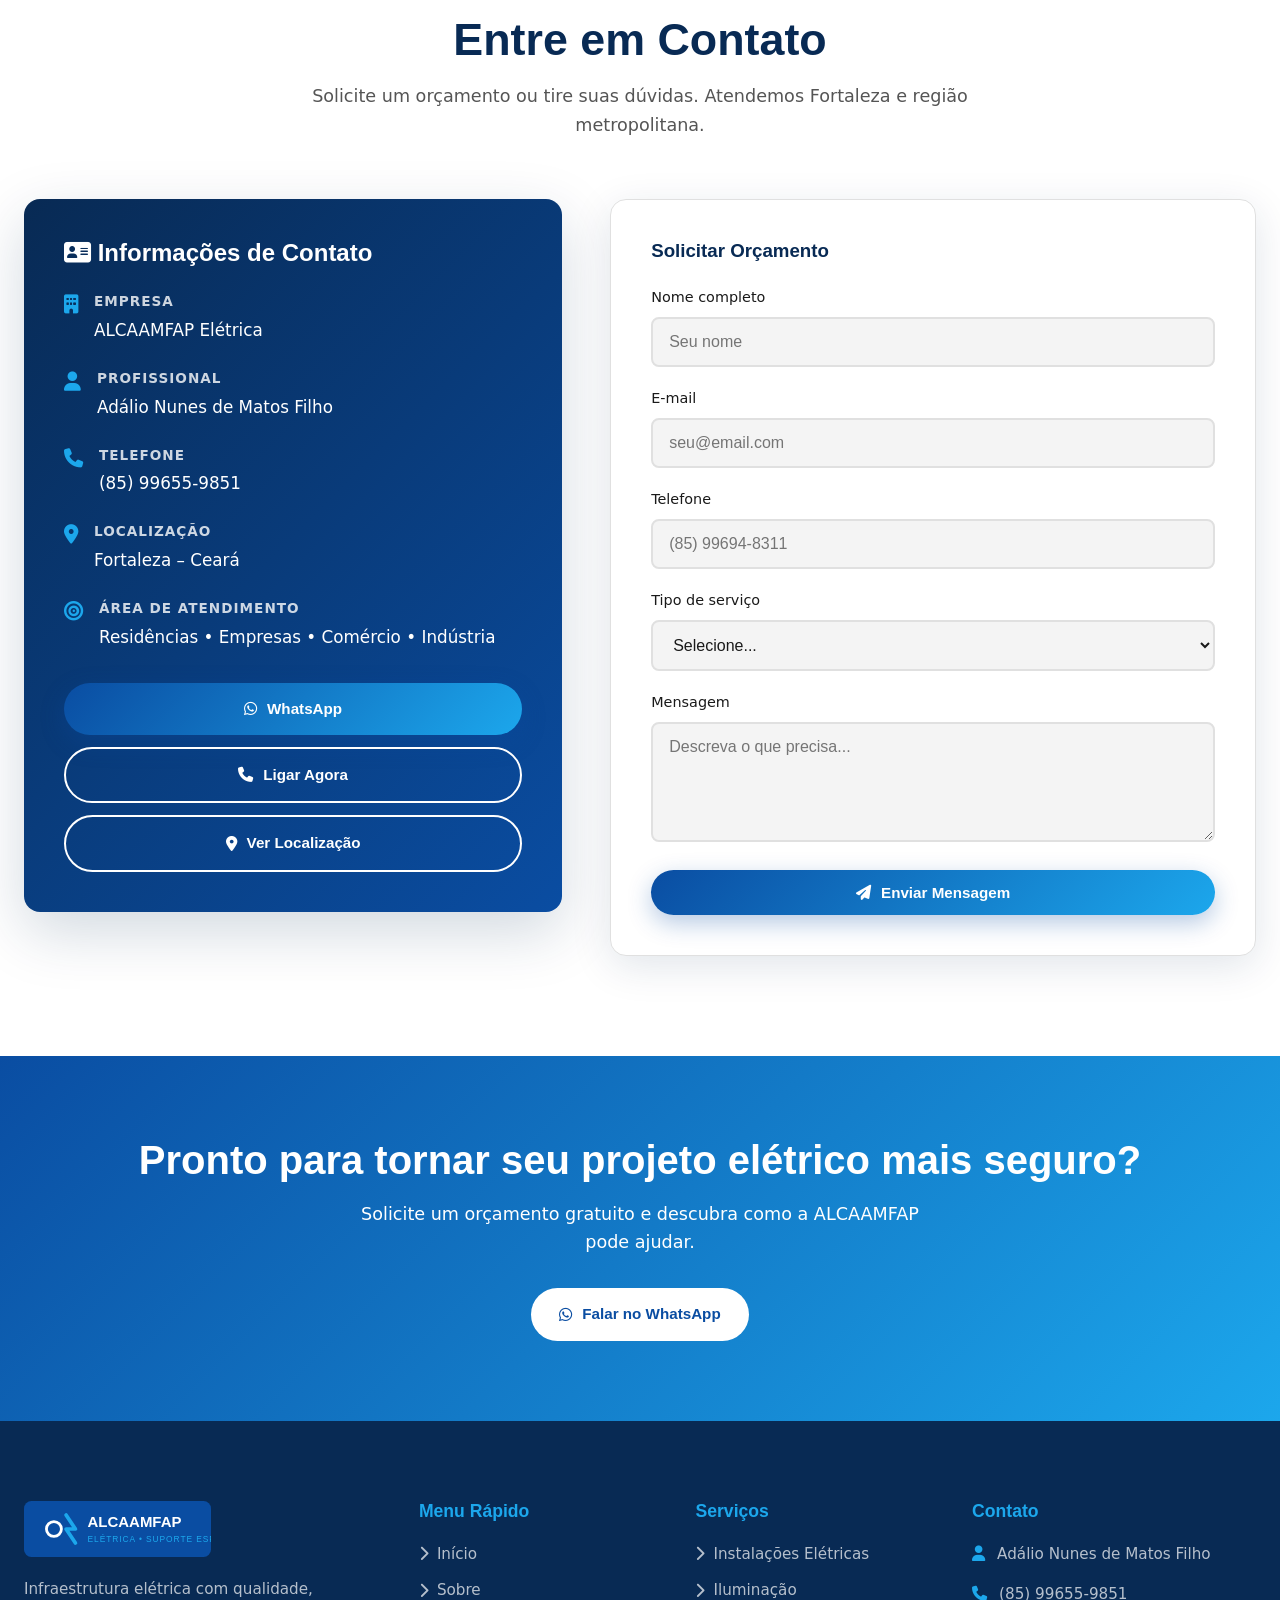
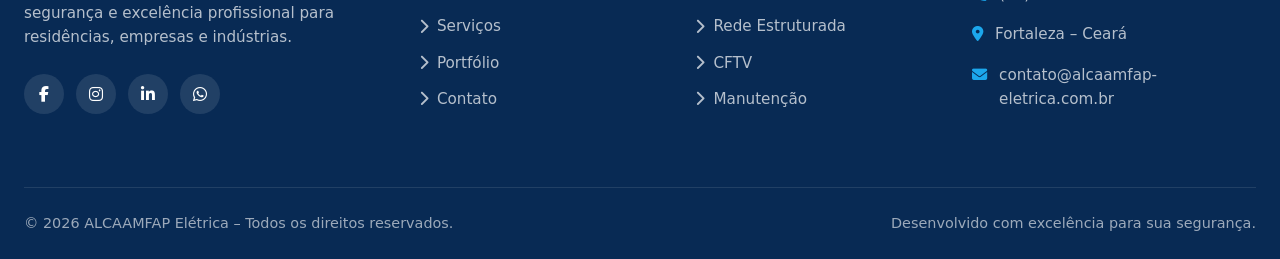
==== commit c5c6935f: "Add files via upload" ====
--- a/index.html
+++ b/index.html
@@ -1,4 +1,4 @@
-<!DOCTYPE html>
+ <!DOCTYPE html>
 <html lang="pt-BR">
 <head>
   <meta charset="UTF-8">
@@ -664,7 +664,7 @@
 
               <div class="form-group">
                 <label for="telefone">Telefone</label>
-                <input type="tel" id="telefone" name="telefone" data-validate required placeholder="(85) 99999-9999">
+                <input type="tel" id="telefone" name="telefone" data-validate required placeholder="(85) 99694-8311">
                 <span class="form-error">Informe um telefone válido.</span>
               </div>
 
--- a/css/style.css
+++ b/css/style.css
@@ -0,0 +1,1558 @@
+/* ==========================================
+   ALCAAMFAP Elétrica - Portfólio Profissional
+   Autor: IA Developer
+   Versão: 1.0.0
+   ========================================== */
+
+/* Variáveis e Reset */
+:root {
+  --primary-blue: #0A4DA2;
+  --dark-blue: #082A54;
+  --light-blue: #1CA7EC;
+  --white: #FFFFFF;
+  --light-gray: #F4F4F4;
+  --accent-red: #FF3B30;
+  --text-dark: #1a1a1a;
+  --text-gray: #555555;
+  --border-gray: #e0e0e0;
+  --shadow: 0 10px 40px rgba(8, 42, 84, 0.12);
+  --shadow-hover: 0 20px 60px rgba(8, 42, 84, 0.18);
+  --glass-bg: rgba(255, 255, 255, 0.85);
+  --glass-border: rgba(255, 255, 255, 0.3);
+  --transition: all 0.4s cubic-bezier(0.25, 0.46, 0.45, 0.94);
+  --radius: 16px;
+  --radius-sm: 8px;
+}
+
+[data-theme="dark"] {
+  --text-dark: #f4f4f4;
+  --text-gray: #b0b0b0;
+  --light-gray: #0f172a;
+  --white: #0f172a;
+  --border-gray: #1e293b;
+  --glass-bg: rgba(15, 23, 42, 0.85);
+  --glass-border: rgba(255, 255, 255, 0.1);
+  --shadow: 0 10px 40px rgba(0, 0, 0, 0.3);
+  --shadow-hover: 0 20px 60px rgba(0, 0, 0, 0.4);
+}
+
+* {
+  margin: 0;
+  padding: 0;
+  box-sizing: border-box;
+}
+
+html {
+  scroll-behavior: smooth;
+  font-size: 16px;
+}
+
+body {
+  font-family: 'Inter', system-ui, -apple-system, BlinkMacSystemFont, 'Segoe UI', sans-serif;
+  background-color: var(--light-gray);
+  color: var(--text-dark);
+  line-height: 1.6;
+  overflow-x: hidden;
+}
+
+h1, h2, h3, h4, h5, h6 {
+  font-family: 'Poppins', sans-serif;
+  font-weight: 700;
+  line-height: 1.2;
+}
+
+a {
+  text-decoration: none;
+  color: inherit;
+  transition: var(--transition);
+}
+
+img {
+  max-width: 100%;
+  height: auto;
+  display: block;
+}
+
+ul {
+  list-style: none;
+}
+
+.container {
+  width: 100%;
+  max-width: 1280px;
+  margin: 0 auto;
+  padding: 0 24px;
+}
+
+.section {
+  padding: 100px 0;
+  position: relative;
+}
+
+.section-header {
+  text-align: center;
+  max-width: 700px;
+  margin: 0 auto 60px;
+}
+
+.section-header h2 {
+  font-size: clamp(2rem, 4vw, 2.8rem);
+  color: var(--dark-blue);
+  margin-bottom: 16px;
+}
+
+[data-theme="dark"] .section-header h2 {
+  color: var(--light-blue);
+}
+
+.section-header p {
+  font-size: 1.1rem;
+  color: var(--text-gray);
+}
+
+.section-tag {
+  display: inline-block;
+  padding: 6px 18px;
+  background: linear-gradient(135deg, var(--primary-blue), var(--light-blue));
+  color: var(--white);
+  font-size: 0.75rem;
+  font-weight: 600;
+  text-transform: uppercase;
+  letter-spacing: 1.5px;
+  border-radius: 50px;
+  margin-bottom: 16px;
+}
+
+/* Botões */
+.btn {
+  display: inline-flex;
+  align-items: center;
+  justify-content: center;
+  gap: 10px;
+  padding: 14px 28px;
+  font-family: 'Poppins', sans-serif;
+  font-weight: 600;
+  font-size: 0.95rem;
+  border: none;
+  border-radius: 50px;
+  cursor: pointer;
+  transition: var(--transition);
+  position: relative;
+  overflow: hidden;
+}
+
+.btn-primary {
+  background: linear-gradient(135deg, var(--primary-blue), var(--light-blue));
+  color: var(--white);
+  box-shadow: 0 8px 24px rgba(10, 77, 162, 0.3);
+}
+
+.btn-primary:hover {
+  transform: translateY(-3px);
+  box-shadow: 0 12px 32px rgba(10, 77, 162, 0.4);
+}
+
+.btn-outline {
+  background: transparent;
+  color: var(--white);
+  border: 2px solid var(--white);
+}
+
+.btn-outline:hover {
+  background: var(--white);
+  color: var(--primary-blue);
+}
+
+.btn-accent {
+  background: linear-gradient(135deg, var(--accent-red), #ff6b5b);
+  color: var(--white);
+  box-shadow: 0 8px 24px rgba(255, 59, 48, 0.3);
+}
+
+.btn-accent:hover {
+  transform: translateY(-3px);
+  box-shadow: 0 12px 32px rgba(255, 59, 48, 0.4);
+}
+
+.btn-sm {
+  padding: 10px 20px;
+  font-size: 0.85rem;
+}
+
+/* Preloader */
+.preloader {
+  position: fixed;
+  top: 0;
+  left: 0;
+  width: 100%;
+  height: 100%;
+  background: var(--dark-blue);
+  z-index: 9999;
+  display: flex;
+  align-items: center;
+  justify-content: center;
+  flex-direction: column;
+  gap: 24px;
+  transition: opacity 0.6s ease, visibility 0.6s ease;
+}
+
+.preloader.hidden {
+  opacity: 0;
+  visibility: hidden;
+}
+
+.preloader-logo {
+  width: 120px;
+  height: auto;
+  animation: pulse 2s infinite ease-in-out;
+}
+
+.preloader-bar {
+  width: 200px;
+  height: 4px;
+  background: rgba(255, 255, 255, 0.2);
+  border-radius: 4px;
+  overflow: hidden;
+}
+
+.preloader-progress {
+  height: 100%;
+  width: 0%;
+  background: linear-gradient(90deg, var(--light-blue), var(--white));
+  border-radius: 4px;
+  transition: width 0.3s ease;
+}
+
+/* Barra de progresso da rolagem */
+.scroll-progress {
+  position: fixed;
+  top: 0;
+  left: 0;
+  height: 3px;
+  background: linear-gradient(90deg, var(--primary-blue), var(--light-blue), var(--accent-red));
+  z-index: 10001;
+  width: 0%;
+  transition: width 0.1s linear;
+}
+
+/* Header / Navbar */
+.header {
+  position: fixed;
+  top: 0;
+  left: 0;
+  width: 100%;
+  z-index: 1000;
+  transition: var(--transition);
+  padding: 18px 0;
+}
+
+.header.scrolled {
+  background: var(--glass-bg);
+  backdrop-filter: blur(20px);
+  -webkit-backdrop-filter: blur(20px);
+  border-bottom: 1px solid var(--glass-border);
+  padding: 12px 0;
+  box-shadow: var(--shadow);
+}
+
+.header-inner {
+  display: flex;
+  align-items: center;
+  justify-content: space-between;
+}
+
+.logo {
+  display: flex;
+  align-items: center;
+  gap: 12px;
+}
+
+.logo img {
+  height: 48px;
+  width: auto;
+}
+
+.logo-text {
+  font-family: 'Poppins', sans-serif;
+  font-weight: 700;
+  font-size: 1.25rem;
+  color: var(--white);
+  line-height: 1.1;
+}
+
+.logo-text span {
+  display: block;
+  font-size: 0.65rem;
+  font-weight: 500;
+  letter-spacing: 1.5px;
+  text-transform: uppercase;
+  opacity: 0.9;
+}
+
+.header.scrolled .logo-text {
+  color: var(--dark-blue);
+}
+
+[data-theme="dark"] .header.scrolled .logo-text {
+  color: var(--white);
+}
+
+.nav {
+  display: flex;
+  align-items: center;
+  gap: 8px;
+}
+
+.nav-link {
+  padding: 10px 16px;
+  color: var(--white);
+  font-weight: 500;
+  font-size: 0.9rem;
+  border-radius: 50px;
+  position: relative;
+}
+
+.header.scrolled .nav-link {
+  color: var(--text-dark);
+}
+
+.nav-link:hover,
+.nav-link.active {
+  background: rgba(255, 255, 255, 0.15);
+}
+
+.header.scrolled .nav-link:hover,
+.header.scrolled .nav-link.active {
+  background: rgba(10, 77, 162, 0.1);
+  color: var(--primary-blue);
+}
+
+.header-actions {
+  display: flex;
+  align-items: center;
+  gap: 12px;
+}
+
+.theme-toggle {
+  width: 42px;
+  height: 42px;
+  border-radius: 50%;
+  border: 2px solid rgba(255, 255, 255, 0.3);
+  background: transparent;
+  color: var(--white);
+  cursor: pointer;
+  display: flex;
+  align-items: center;
+  justify-content: center;
+  transition: var(--transition);
+}
+
+.header.scrolled .theme-toggle {
+  border-color: var(--border-gray);
+  color: var(--text-dark);
+}
+
+.theme-toggle:hover {
+  background: rgba(255, 255, 255, 0.15);
+  transform: rotate(20deg);
+}
+
+.header.scrolled .theme-toggle:hover {
+  background: rgba(10, 77, 162, 0.1);
+}
+
+.btn-menu {
+  display: none;
+  flex-direction: column;
+  gap: 5px;
+  width: 36px;
+  height: 36px;
+  justify-content: center;
+  align-items: center;
+  background: transparent;
+  border: none;
+  cursor: pointer;
+  z-index: 1002;
+}
+
+.btn-menu span {
+  display: block;
+  width: 24px;
+  height: 2px;
+  background: var(--white);
+  transition: var(--transition);
+  border-radius: 2px;
+}
+
+.header.scrolled .btn-menu span {
+  background: var(--text-dark);
+}
+
+.btn-menu.active span:nth-child(1) {
+  transform: rotate(45deg) translate(5px, 5px);
+}
+
+.btn-menu.active span:nth-child(2) {
+  opacity: 0;
+}
+
+.btn-menu.active span:nth-child(3) {
+  transform: rotate(-45deg) translate(5px, -5px);
+}
+
+/* Hero */
+.hero {
+  min-height: 100vh;
+  position: relative;
+  display: flex;
+  align-items: center;
+  background: linear-gradient(135deg, var(--dark-blue) 0%, var(--primary-blue) 50%, #0d5c8a 100%);
+  overflow: hidden;
+  padding-top: 100px;
+}
+
+.hero-bg {
+  position: absolute;
+  top: 0;
+  left: 0;
+  width: 100%;
+  height: 100%;
+  object-fit: cover;
+  opacity: 0.25;
+  z-index: 1;
+}
+
+.hero-overlay {
+  position: absolute;
+  top: 0;
+  left: 0;
+  width: 100%;
+  height: 100%;
+  background: linear-gradient(135deg, rgba(8, 42, 84, 0.92) 0%, rgba(10, 77, 162, 0.75) 50%, rgba(28, 167, 236, 0.4) 100%);
+  z-index: 2;
+}
+
+.hero .container {
+  position: relative;
+  z-index: 3;
+}
+
+.hero-content {
+  display: grid;
+  grid-template-columns: 1fr 0.9fr;
+  gap: 60px;
+  align-items: center;
+}
+
+.hero-text h1 {
+  font-size: clamp(2.2rem, 5vw, 3.6rem);
+  color: var(--white);
+  margin-bottom: 24px;
+  line-height: 1.15;
+}
+
+.hero-text h1 span {
+  color: var(--light-blue);
+}
+
+.hero-text p {
+  font-size: 1.15rem;
+  color: rgba(255, 255, 255, 0.85);
+  margin-bottom: 32px;
+  max-width: 560px;
+}
+
+.hero-buttons {
+  display: flex;
+  gap: 16px;
+  flex-wrap: wrap;
+  margin-bottom: 48px;
+}
+
+.hero-stats {
+  display: grid;
+  grid-template-columns: repeat(4, 1fr);
+  gap: 16px;
+}
+
+.stat-card {
+  background: var(--glass-bg);
+  backdrop-filter: blur(10px);
+  -webkit-backdrop-filter: blur(10px);
+  border: 1px solid var(--glass-border);
+  border-radius: var(--radius);
+  padding: 20px 16px;
+  text-align: center;
+  transition: var(--transition);
+}
+
+.stat-card:hover {
+  transform: translateY(-5px);
+  box-shadow: var(--shadow-hover);
+}
+
+.stat-number {
+  font-family: 'Poppins', sans-serif;
+  font-size: 1.8rem;
+  font-weight: 700;
+  color: var(--light-blue);
+  display: block;
+  margin-bottom: 4px;
+}
+
+.stat-label {
+  font-size: 0.75rem;
+  color: var(--text-gray);
+  line-height: 1.3;
+}
+
+.hero-image {
+  position: relative;
+}
+
+.hero-image-wrapper {
+  position: relative;
+  border-radius: 24px;
+  overflow: hidden;
+  box-shadow: 0 30px 80px rgba(0, 0, 0, 0.3);
+  border: 4px solid rgba(255, 255, 255, 0.1);
+}
+
+.hero-image-wrapper img {
+  width: 100%;
+  height: 520px;
+  object-fit: cover;
+}
+
+.hero-badge {
+  position: absolute;
+  bottom: -20px;
+  left: -20px;
+  background: var(--white);
+  color: var(--dark-blue);
+  padding: 16px 24px;
+  border-radius: var(--radius);
+  box-shadow: var(--shadow-hover);
+  z-index: 4;
+}
+
+.hero-badge strong {
+  display: block;
+  font-family: 'Poppins', sans-serif;
+  font-size: 1.4rem;
+}
+
+.hero-badge span {
+  font-size: 0.85rem;
+  color: var(--text-gray);
+}
+
+/* Sobre */
+.about-grid {
+  display: grid;
+  grid-template-columns: 1fr 1fr;
+  gap: 60px;
+  align-items: center;
+}
+
+.about-image {
+  position: relative;
+}
+
+.about-image-wrapper {
+  position: relative;
+  border-radius: var(--radius);
+  overflow: hidden;
+  box-shadow: var(--shadow-hover);
+}
+
+.about-image-wrapper img {
+  width: 100%;
+  height: 500px;
+  object-fit: cover;
+}
+
+.about-image::before {
+  content: '';
+  position: absolute;
+  top: -20px;
+  left: -20px;
+  width: 100%;
+  height: 100%;
+  border: 4px solid var(--light-blue);
+  border-radius: var(--radius);
+  z-index: -1;
+}
+
+.about-content h2 {
+  font-size: clamp(1.8rem, 3.5vw, 2.4rem);
+  color: var(--dark-blue);
+  margin-bottom: 20px;
+}
+
+[data-theme="dark"] .about-content h2 {
+  color: var(--light-blue);
+}
+
+.about-content p {
+  color: var(--text-gray);
+  margin-bottom: 20px;
+  font-size: 1.05rem;
+}
+
+.about-features {
+  display: grid;
+  grid-template-columns: 1fr 1fr;
+  gap: 16px;
+  margin-top: 28px;
+}
+
+.about-feature {
+  display: flex;
+  align-items: center;
+  gap: 10px;
+  font-weight: 500;
+  color: var(--text-dark);
+}
+
+.about-feature i {
+  color: var(--light-blue);
+  font-size: 1.1rem;
+}
+
+/* Serviços */
+.services-filter {
+  display: flex;
+  justify-content: center;
+  gap: 12px;
+  margin-bottom: 40px;
+  flex-wrap: wrap;
+}
+
+.search-box {
+  position: relative;
+  max-width: 400px;
+  margin: 0 auto 40px;
+}
+
+.search-box input {
+  width: 100%;
+  padding: 14px 20px 14px 48px;
+  border: 2px solid var(--border-gray);
+  border-radius: 50px;
+  font-size: 1rem;
+  background: var(--white);
+  color: var(--text-dark);
+  transition: var(--transition);
+}
+
+.search-box input:focus {
+  outline: none;
+  border-color: var(--light-blue);
+  box-shadow: 0 0 0 4px rgba(28, 167, 236, 0.1);
+}
+
+.search-box i {
+  position: absolute;
+  left: 18px;
+  top: 50%;
+  transform: translateY(-50%);
+  color: var(--text-gray);
+}
+
+.services-grid {
+  display: grid;
+  grid-template-columns: repeat(auto-fill, minmax(280px, 1fr));
+  gap: 24px;
+}
+
+.service-card {
+  background: var(--white);
+  border-radius: var(--radius);
+  padding: 32px 24px;
+  box-shadow: var(--shadow);
+  border: 1px solid var(--border-gray);
+  transition: var(--transition);
+  position: relative;
+  overflow: hidden;
+  z-index: 1;
+}
+
+.service-card::before {
+  content: '';
+  position: absolute;
+  top: 0;
+  left: 0;
+  width: 100%;
+  height: 4px;
+  background: linear-gradient(90deg, var(--primary-blue), var(--light-blue));
+  transform: scaleX(0);
+  transform-origin: left;
+  transition: var(--transition);
+}
+
+.service-card:hover {
+  transform: translateY(-8px);
+  box-shadow: var(--shadow-hover);
+}
+
+.service-card:hover::before {
+  transform: scaleX(1);
+}
+
+.service-icon {
+  width: 64px;
+  height: 64px;
+  border-radius: 50%;
+  background: linear-gradient(135deg, rgba(10, 77, 162, 0.1), rgba(28, 167, 236, 0.1));
+  display: flex;
+  align-items: center;
+  justify-content: center;
+  margin-bottom: 20px;
+  font-size: 1.6rem;
+  color: var(--primary-blue);
+  transition: var(--transition);
+}
+
+.service-card:hover .service-icon {
+  background: linear-gradient(135deg, var(--primary-blue), var(--light-blue));
+  color: var(--white);
+  transform: rotateY(180deg);
+}
+
+.service-card h3 {
+  font-size: 1.15rem;
+  color: var(--dark-blue);
+  margin-bottom: 12px;
+}
+
+[data-theme="dark"] .service-card h3 {
+  color: var(--light-blue);
+}
+
+.service-card p {
+  font-size: 0.9rem;
+  color: var(--text-gray);
+  margin-bottom: 20px;
+  line-height: 1.6;
+}
+
+/* Portfólio */
+.portfolio-filter {
+  display: flex;
+  justify-content: center;
+  gap: 12px;
+  margin-bottom: 40px;
+  flex-wrap: wrap;
+}
+
+.filter-btn {
+  padding: 10px 22px;
+  border: 2px solid var(--border-gray);
+  background: var(--white);
+  color: var(--text-dark);
+  border-radius: 50px;
+  font-weight: 500;
+  cursor: pointer;
+  transition: var(--transition);
+  font-size: 0.9rem;
+}
+
+.filter-btn:hover,
+.filter-btn.active {
+  background: linear-gradient(135deg, var(--primary-blue), var(--light-blue));
+  color: var(--white);
+  border-color: transparent;
+  box-shadow: 0 8px 20px rgba(10, 77, 162, 0.25);
+}
+
+.portfolio-grid {
+  display: grid;
+  grid-template-columns: repeat(auto-fill, minmax(320px, 1fr));
+  gap: 24px;
+}
+
+.portfolio-item {
+  border-radius: var(--radius);
+  overflow: hidden;
+  box-shadow: var(--shadow);
+  background: var(--white);
+  transition: var(--transition);
+  position: relative;
+}
+
+.portfolio-item:hover {
+  transform: translateY(-8px);
+  box-shadow: var(--shadow-hover);
+}
+
+.portfolio-image {
+  position: relative;
+  overflow: hidden;
+  height: 240px;
+}
+
+.portfolio-image img {
+  width: 100%;
+  height: 100%;
+  object-fit: cover;
+  transition: var(--transition);
+}
+
+.portfolio-item:hover .portfolio-image img {
+  transform: scale(1.1);
+}
+
+.portfolio-overlay {
+  position: absolute;
+  top: 0;
+  left: 0;
+  width: 100%;
+  height: 100%;
+  background: linear-gradient(to top, rgba(8, 42, 84, 0.9), transparent);
+  display: flex;
+  align-items: flex-end;
+  justify-content: center;
+  padding: 20px;
+  opacity: 0;
+  transition: var(--transition);
+}
+
+.portfolio-item:hover .portfolio-overlay {
+  opacity: 1;
+}
+
+.portfolio-info {
+  padding: 24px;
+}
+
+.portfolio-category {
+  display: inline-block;
+  padding: 4px 12px;
+  background: rgba(10, 77, 162, 0.1);
+  color: var(--primary-blue);
+  font-size: 0.75rem;
+  font-weight: 600;
+  text-transform: uppercase;
+  letter-spacing: 1px;
+  border-radius: 50px;
+  margin-bottom: 12px;
+}
+
+.portfolio-info h3 {
+  font-size: 1.2rem;
+  color: var(--dark-blue);
+  margin-bottom: 8px;
+}
+
+[data-theme="dark"] .portfolio-info h3 {
+  color: var(--light-blue);
+}
+
+.portfolio-info p {
+  font-size: 0.9rem;
+  color: var(--text-gray);
+  margin-bottom: 16px;
+}
+
+/* Diferenciais */
+.differentials-grid {
+  display: grid;
+  grid-template-columns: repeat(auto-fill, minmax(260px, 1fr));
+  gap: 24px;
+}
+
+.differential-card {
+  background: var(--white);
+  border-radius: var(--radius);
+  padding: 32px 24px;
+  text-align: center;
+  box-shadow: var(--shadow);
+  border: 1px solid var(--border-gray);
+  transition: var(--transition);
+  position: relative;
+  overflow: hidden;
+}
+
+.differential-card::after {
+  content: '';
+  position: absolute;
+  bottom: 0;
+  left: 0;
+  width: 100%;
+  height: 0;
+  background: linear-gradient(135deg, var(--primary-blue), var(--light-blue));
+  transition: var(--transition);
+  z-index: 0;
+}
+
+.differential-card:hover::after {
+  height: 100%;
+}
+
+.differential-card:hover {
+  transform: translateY(-8px);
+  box-shadow: var(--shadow-hover);
+}
+
+.differential-card > * {
+  position: relative;
+  z-index: 1;
+}
+
+.differential-card:hover > * {
+  color: var(--white);
+}
+
+.differential-card:hover p {
+  color: rgba(255, 255, 255, 0.9);
+}
+
+.differential-icon {
+  width: 70px;
+  height: 70px;
+  border-radius: 50%;
+  background: linear-gradient(135deg, var(--primary-blue), var(--light-blue));
+  color: var(--white);
+  display: flex;
+  align-items: center;
+  justify-content: center;
+  font-size: 1.8rem;
+  margin: 0 auto 20px;
+  transition: var(--transition);
+}
+
+.differential-card:hover .differential-icon {
+  background: var(--white);
+  color: var(--primary-blue);
+}
+
+.differential-card h3 {
+  font-size: 1.15rem;
+  color: var(--dark-blue);
+  margin-bottom: 10px;
+}
+
+[data-theme="dark"] .differential-card h3 {
+  color: var(--light-blue);
+}
+
+.differential-card p {
+  font-size: 0.9rem;
+  color: var(--text-gray);
+}
+
+/* Depoimentos */
+.testimonials-section {
+  background: linear-gradient(135deg, var(--dark-blue), var(--primary-blue));
+  color: var(--white);
+}
+
+.testimonials-section .section-header h2,
+.testimonials-section .section-header p {
+  color: var(--white);
+}
+
+.testimonials-carousel {
+  position: relative;
+  max-width: 800px;
+  margin: 0 auto;
+}
+
+.testimonials-track {
+  overflow: hidden;
+}
+
+.testimonials-slides {
+  display: flex;
+  transition: transform 0.5s ease;
+}
+
+.testimonial-card {
+  min-width: 100%;
+  padding: 40px;
+  background: var(--glass-bg);
+  backdrop-filter: blur(20px);
+  -webkit-backdrop-filter: blur(20px);
+  border: 1px solid var(--glass-border);
+  border-radius: var(--radius);
+  text-align: center;
+}
+
+.testimonial-stars {
+  color: #ffc107;
+  font-size: 1.2rem;
+  margin-bottom: 20px;
+}
+
+.testimonial-text {
+  font-size: 1.25rem;
+  line-height: 1.7;
+  margin-bottom: 24px;
+  font-style: italic;
+}
+
+.testimonial-author {
+  font-family: 'Poppins', sans-serif;
+  font-weight: 600;
+  font-size: 1.1rem;
+}
+
+.testimonial-role {
+  font-size: 0.9rem;
+  opacity: 0.8;
+}
+
+.testimonials-nav {
+  display: flex;
+  justify-content: center;
+  gap: 16px;
+  margin-top: 32px;
+}
+
+.testimonials-nav button {
+  width: 48px;
+  height: 48px;
+  border-radius: 50%;
+  border: 2px solid rgba(255, 255, 255, 0.3);
+  background: transparent;
+  color: var(--white);
+  cursor: pointer;
+  transition: var(--transition);
+  display: flex;
+  align-items: center;
+  justify-content: center;
+}
+
+.testimonials-nav button:hover {
+  background: var(--white);
+  color: var(--primary-blue);
+  border-color: var(--white);
+}
+
+.testimonials-dots {
+  display: flex;
+  justify-content: center;
+  gap: 8px;
+  margin-top: 24px;
+}
+
+.testimonials-dots button {
+  width: 10px;
+  height: 10px;
+  border-radius: 50%;
+  border: none;
+  background: rgba(255, 255, 255, 0.4);
+  cursor: pointer;
+  transition: var(--transition);
+}
+
+.testimonials-dots button.active {
+  background: var(--white);
+  width: 28px;
+  border-radius: 5px;
+}
+
+/* FAQ */
+.faq-list {
+  max-width: 800px;
+  margin: 0 auto;
+}
+
+.faq-item {
+  background: var(--white);
+  border-radius: var(--radius-sm);
+  margin-bottom: 12px;
+  box-shadow: var(--shadow);
+  overflow: hidden;
+  border: 1px solid var(--border-gray);
+}
+
+.faq-question {
+  width: 100%;
+  padding: 20px 24px;
+  display: flex;
+  justify-content: space-between;
+  align-items: center;
+  background: transparent;
+  border: none;
+  cursor: pointer;
+  text-align: left;
+  font-family: 'Poppins', sans-serif;
+  font-weight: 600;
+  font-size: 1rem;
+  color: var(--dark-blue);
+}
+
+[data-theme="dark"] .faq-question {
+  color: var(--light-blue);
+}
+
+.faq-question i {
+  transition: var(--transition);
+  color: var(--light-blue);
+}
+
+.faq-item.active .faq-question i {
+  transform: rotate(180deg);
+}
+
+.faq-answer {
+  max-height: 0;
+  overflow: hidden;
+  transition: max-height 0.4s ease, padding 0.4s ease;
+}
+
+.faq-item.active .faq-answer {
+  max-height: 300px;
+  padding: 0 24px 20px;
+}
+
+.faq-answer p {
+  color: var(--text-gray);
+  font-size: 0.95rem;
+}
+
+/* Contato */
+.contact-grid {
+  display: grid;
+  grid-template-columns: 1fr 1.2fr;
+  gap: 48px;
+  align-items: start;
+}
+
+.contact-card {
+  background: linear-gradient(135deg, var(--dark-blue), var(--primary-blue));
+  color: var(--white);
+  border-radius: var(--radius);
+  padding: 40px;
+  box-shadow: var(--shadow-hover);
+}
+
+.contact-card h3 {
+  font-size: 1.5rem;
+  margin-bottom: 24px;
+}
+
+.contact-info-item {
+  display: flex;
+  align-items: flex-start;
+  gap: 16px;
+  margin-bottom: 24px;
+}
+
+.contact-info-item i {
+  font-size: 1.2rem;
+  color: var(--light-blue);
+  margin-top: 4px;
+}
+
+.contact-info-item strong {
+  display: block;
+  font-size: 0.85rem;
+  text-transform: uppercase;
+  letter-spacing: 1px;
+  opacity: 0.8;
+  margin-bottom: 4px;
+}
+
+.contact-info-item span {
+  font-size: 1.05rem;
+  font-weight: 500;
+}
+
+.contact-actions {
+  display: flex;
+  flex-direction: column;
+  gap: 12px;
+  margin-top: 32px;
+}
+
+.contact-form {
+  background: var(--white);
+  border-radius: var(--radius);
+  padding: 40px;
+  box-shadow: var(--shadow);
+  border: 1px solid var(--border-gray);
+}
+
+.form-group {
+  margin-bottom: 20px;
+}
+
+.form-group label {
+  display: block;
+  font-weight: 500;
+  margin-bottom: 8px;
+  color: var(--text-dark);
+  font-size: 0.9rem;
+}
+
+.form-group input,
+.form-group textarea,
+.form-group select {
+  width: 100%;
+  padding: 14px 16px;
+  border: 2px solid var(--border-gray);
+  border-radius: var(--radius-sm);
+  font-size: 1rem;
+  background: var(--light-gray);
+  color: var(--text-dark);
+  transition: var(--transition);
+  font-family: 'Inter', sans-serif;
+}
+
+.form-group input:focus,
+.form-group textarea:focus,
+.form-group select:focus {
+  outline: none;
+  border-color: var(--light-blue);
+  box-shadow: 0 0 0 4px rgba(28, 167, 236, 0.1);
+  background: var(--white);
+}
+
+.form-group textarea {
+  resize: vertical;
+  min-height: 120px;
+}
+
+.form-group.error input,
+.form-group.error textarea,
+.form-group.error select {
+  border-color: var(--accent-red);
+}
+
+.form-error {
+  color: var(--accent-red);
+  font-size: 0.8rem;
+  margin-top: 6px;
+  display: none;
+}
+
+.form-group.error .form-error {
+  display: block;
+}
+
+.form-success {
+  background: rgba(40, 167, 69, 0.1);
+  color: #28a745;
+  padding: 16px;
+  border-radius: var(--radius-sm);
+  margin-bottom: 20px;
+  display: none;
+}
+
+.form-success.show {
+  display: block;
+}
+
+/* Rodapé */
+.footer {
+  background: var(--dark-blue);
+  color: var(--white);
+  padding: 80px 0 24px;
+}
+
+.footer-grid {
+  display: grid;
+  grid-template-columns: 1.5fr 1fr 1fr 1.2fr;
+  gap: 40px;
+  margin-bottom: 60px;
+}
+
+.footer-brand img {
+  height: 56px;
+  margin-bottom: 20px;
+}
+
+.footer-brand p {
+  color: rgba(255, 255, 255, 0.7);
+  font-size: 0.95rem;
+  margin-bottom: 24px;
+}
+
+.footer-title {
+  font-family: 'Poppins', sans-serif;
+  font-size: 1.1rem;
+  margin-bottom: 20px;
+  color: var(--light-blue);
+}
+
+.footer-links li {
+  margin-bottom: 12px;
+}
+
+.footer-links a {
+  color: rgba(255, 255, 255, 0.7);
+  font-size: 0.95rem;
+  display: flex;
+  align-items: center;
+  gap: 8px;
+}
+
+.footer-links a:hover {
+  color: var(--light-blue);
+  padding-left: 4px;
+}
+
+.footer-contact li {
+  display: flex;
+  align-items: flex-start;
+  gap: 12px;
+  margin-bottom: 16px;
+  color: rgba(255, 255, 255, 0.7);
+  font-size: 0.95rem;
+}
+
+.footer-contact i {
+  color: var(--light-blue);
+  margin-top: 4px;
+}
+
+.social-links {
+  display: flex;
+  gap: 12px;
+}
+
+.social-links a {
+  width: 40px;
+  height: 40px;
+  border-radius: 50%;
+  background: rgba(255, 255, 255, 0.1);
+  display: flex;
+  align-items: center;
+  justify-content: center;
+  transition: var(--transition);
+}
+
+.social-links a:hover {
+  background: var(--light-blue);
+  transform: translateY(-3px);
+}
+
+.footer-bottom {
+  border-top: 1px solid rgba(255, 255, 255, 0.1);
+  padding-top: 24px;
+  display: flex;
+  justify-content: space-between;
+  align-items: center;
+  flex-wrap: wrap;
+  gap: 16px;
+  font-size: 0.9rem;
+  color: rgba(255, 255, 255, 0.6);
+}
+
+/* Botões flutuantes */
+.floating-buttons {
+  position: fixed;
+  bottom: 24px;
+  right: 24px;
+  display: flex;
+  flex-direction: column;
+  gap: 12px;
+  z-index: 999;
+}
+
+.floating-btn {
+  width: 56px;
+  height: 56px;
+  border-radius: 50%;
+  display: flex;
+  align-items: center;
+  justify-content: center;
+  color: var(--white);
+  font-size: 1.4rem;
+  box-shadow: 0 6px 20px rgba(0, 0, 0, 0.2);
+  transition: var(--transition);
+  position: relative;
+}
+
+.floating-btn:hover {
+  transform: scale(1.1);
+}
+
+.floating-btn.whatsapp {
+  background: #25D366;
+  animation: pulse-whatsapp 2s infinite;
+}
+
+.floating-btn.phone {
+  background: var(--primary-blue);
+  animation: pulse-phone 2s infinite 0.5s;
+}
+
+.floating-btn.top {
+  background: var(--dark-blue);
+  opacity: 0;
+  visibility: hidden;
+  transform: translateY(20px);
+}
+
+.floating-btn.top.show {
+  opacity: 1;
+  visibility: visible;
+  transform: translateY(0);
+}
+
+.floating-btn span {
+  position: absolute;
+  right: 70px;
+  background: var(--dark-blue);
+  color: var(--white);
+  padding: 6px 12px;
+  border-radius: 6px;
+  font-size: 0.75rem;
+  white-space: nowrap;
+  opacity: 0;
+  visibility: hidden;
+  transition: var(--transition);
+}
+
+.floating-btn:hover span {
+  opacity: 1;
+  visibility: visible;
+}
+
+/* Animações de entrada */
+.fade-in {
+  opacity: 0;
+  transform: translateY(30px);
+  transition: opacity 0.8s ease, transform 0.8s ease;
+}
+
+.fade-in.visible {
+  opacity: 1;
+  transform: translateY(0);
+}
+
+/* Página interna Hero */
+.page-hero {
+  min-height: 50vh;
+  display: flex;
+  align-items: center;
+  justify-content: center;
+  text-align: center;
+  background: linear-gradient(135deg, var(--dark-blue), var(--primary-blue));
+  color: var(--white);
+  padding-top: 120px;
+  position: relative;
+  overflow: hidden;
+}
+
+.page-hero::before {
+  content: '';
+  position: absolute;
+  top: 0;
+  left: 0;
+  width: 100%;
+  height: 100%;
+  background: url('https://images.unsplash.com/photo-1581092921461-eab62e97a780?auto=format&fit=crop&w=1920&q=80') center/cover;
+  opacity: 0.15;
+}
+
+.page-hero .container {
+  position: relative;
+  z-index: 1;
+}
+
+.page-hero h1 {
+  font-size: clamp(2rem, 5vw, 3rem);
+  margin-bottom: 16px;
+}
+
+.page-hero p {
+  font-size: 1.1rem;
+  opacity: 0.85;
+  max-width: 600px;
+  margin: 0 auto;
+}
+
+.breadcrumb {
+  display: flex;
+  justify-content: center;
+  gap: 8px;
+  margin-top: 20px;
+  font-size: 0.9rem;
+}
+
+.breadcrumb a:hover {
+  color: var(--light-blue);
+}
+
+/* Página Sobre */
+.about-page-content h2,
+.about-page-content h3 {
+  color: var(--dark-blue);
+  margin-bottom: 16px;
+}
+
+[data-theme="dark"] .about-page-content h2,
+[data-theme="dark"] .about-page-content h3 {
+  color: var(--light-blue);
+}
+
+.about-page-content p {
+  color: var(--text-gray);
+  margin-bottom: 20px;
+}
+
+.about-values {
+  display: grid;
+  grid-template-columns: repeat(auto-fill, minmax(240px, 1fr));
+  gap: 24px;
+  margin-top: 40px;
+}
+
+.about-value-card {
+  background: var(--white);
+  border-radius: var(--radius);
+  padding: 28px;
+  box-shadow: var(--shadow);
+  border-left: 4px solid var(--light-blue);
+}
+
+.about-value-card h4 {
+  color: var(--dark-blue);
+  margin-bottom: 8px;
+}
+
+[data-theme="dark"] .about-value-card h4 {
+  color: var(--light-blue);
+}
+
+.about-value-card p {
+  color: var(--text-gray);
+  font-size: 0.9rem;
+}
+
+/* CTA Section */
+.cta-section {
+  background: linear-gradient(135deg, var(--primary-blue), var(--light-blue));
+  color: var(--white);
+  text-align: center;
+  padding: 80px 0;
+}
+
+.cta-section h2 {
+  font-size: clamp(1.8rem, 4vw, 2.5rem);
+  margin-bottom: 16px;
+}
+
+.cta-section p {
+  font-size: 1.1rem;
+  opacity: 0.9;
+  max-width: 600px;
+  margin: 0 auto 32px;
+}
+
+.cta-section .btn {
+  background: var(--white);
+  color: var(--primary-blue);
+}
+
+.cta-section .btn:hover {
+  background: var(--dark-blue);
+  color: var(--white);
+}
+
+/* Responsividade será tratada em responsive.css */
--- a/css/animations.css
+++ b/css/animations.css
@@ -0,0 +1,194 @@
+/* ==========================================
+   ALCAAMFAP Elétrica - Animações
+   ========================================== */
+
+@keyframes pulse {
+  0%, 100% {
+    transform: scale(1);
+    opacity: 1;
+  }
+  50% {
+    transform: scale(1.05);
+    opacity: 0.8;
+  }
+}
+
+@keyframes pulse-whatsapp {
+  0% {
+    box-shadow: 0 0 0 0 rgba(37, 211, 102, 0.7);
+  }
+  70% {
+    box-shadow: 0 0 0 15px rgba(37, 211, 102, 0);
+  }
+  100% {
+    box-shadow: 0 0 0 0 rgba(37, 211, 102, 0);
+  }
+}
+
+@keyframes pulse-phone {
+  0% {
+    box-shadow: 0 0 0 0 rgba(10, 77, 162, 0.7);
+  }
+  70% {
+    box-shadow: 0 0 0 15px rgba(10, 77, 162, 0);
+  }
+  100% {
+    box-shadow: 0 0 0 0 rgba(10, 77, 162, 0);
+  }
+}
+
+@keyframes float {
+  0%, 100% {
+    transform: translateY(0);
+  }
+  50% {
+    transform: translateY(-15px);
+  }
+}
+
+@keyframes slideInUp {
+  from {
+    opacity: 0;
+    transform: translateY(40px);
+  }
+  to {
+    opacity: 1;
+    transform: translateY(0);
+  }
+}
+
+@keyframes slideInDown {
+  from {
+    opacity: 0;
+    transform: translateY(-40px);
+  }
+  to {
+    opacity: 1;
+    transform: translateY(0);
+  }
+}
+
+@keyframes fadeIn {
+  from {
+    opacity: 0;
+  }
+  to {
+    opacity: 1;
+  }
+}
+
+@keyframes scaleIn {
+  from {
+    opacity: 0;
+    transform: scale(0.9);
+  }
+  to {
+    opacity: 1;
+    transform: scale(1);
+  }
+}
+
+@keyframes shimmer {
+  0% {
+    background-position: -200% 0;
+  }
+  100% {
+    background-position: 200% 0;
+  }
+}
+
+@keyframes rotate {
+  from {
+    transform: rotate(0deg);
+  }
+  to {
+    transform: rotate(360deg);
+  }
+}
+
+/* Aplicações */
+.animate-float {
+  animation: float 6s ease-in-out infinite;
+}
+
+.animate-slide-up {
+  animation: slideInUp 0.8s ease forwards;
+}
+
+.animate-slide-down {
+  animation: slideInDown 0.8s ease forwards;
+}
+
+.animate-fade-in {
+  animation: fadeIn 0.8s ease forwards;
+}
+
+.animate-scale-in {
+  animation: scaleIn 0.6s ease forwards;
+}
+
+/* Efeito de brilho nos botões */
+.btn-shine::after {
+  content: '';
+  position: absolute;
+  top: 0;
+  left: -100%;
+  width: 100%;
+  height: 100%;
+  background: linear-gradient(90deg, transparent, rgba(255, 255, 255, 0.3), transparent);
+  transition: 0.5s;
+}
+
+.btn-shine:hover::after {
+  left: 100%;
+}
+
+/* Skeleton loading */
+.skeleton {
+  background: linear-gradient(90deg, var(--border-gray) 25%, var(--light-gray) 50%, var(--border-gray) 75%);
+  background-size: 200% 100%;
+  animation: shimmer 1.5s infinite;
+  border-radius: var(--radius-sm);
+}
+
+/* Stagger delays para elementos animados */
+.stagger-1 { animation-delay: 0.1s; }
+.stagger-2 { animation-delay: 0.2s; }
+.stagger-3 { animation-delay: 0.3s; }
+.stagger-4 { animation-delay: 0.4s; }
+.stagger-5 { animation-delay: 0.5s; }
+.stagger-6 { animation-delay: 0.6s; }
+
+/* Hover effects */
+.hover-lift {
+  transition: transform 0.4s ease, box-shadow 0.4s ease;
+}
+
+.hover-lift:hover {
+  transform: translateY(-8px);
+  box-shadow: var(--shadow-hover);
+}
+
+.hover-scale {
+  transition: transform 0.4s ease;
+}
+
+.hover-scale:hover {
+  transform: scale(1.05);
+}
+
+.hover-rotate {
+  transition: transform 0.4s ease;
+}
+
+.hover-rotate:hover {
+  transform: rotate(5deg);
+}
+
+/* Partículas decorativas */
+.particle {
+  position: absolute;
+  border-radius: 50%;
+  background: rgba(255, 255, 255, 0.1);
+  pointer-events: none;
+}
--- a/css/responsive.css
+++ b/css/responsive.css
@@ -0,0 +1,330 @@
+/* ==========================================
+   ALCAAMFAP Elétrica - Estilos Responsivos
+   ========================================== */
+
+/* Tablets */
+@media (max-width: 1024px) {
+  .hero-content {
+    grid-template-columns: 1fr;
+    gap: 48px;
+    text-align: center;
+  }
+
+  .hero-text p {
+    margin-left: auto;
+    margin-right: auto;
+  }
+
+  .hero-buttons {
+    justify-content: center;
+  }
+
+  .hero-image {
+    max-width: 500px;
+    margin: 0 auto;
+  }
+
+  .hero-image-wrapper img {
+    height: 420px;
+  }
+
+  .hero-badge {
+    left: 20px;
+  }
+
+  .about-grid,
+  .contact-grid {
+    grid-template-columns: 1fr;
+    gap: 48px;
+  }
+
+  .about-image {
+    max-width: 500px;
+    margin: 0 auto;
+  }
+
+  .footer-grid {
+    grid-template-columns: 1fr 1fr;
+  }
+}
+
+/* Mobile */
+@media (max-width: 768px) {
+  .section {
+    padding: 70px 0;
+  }
+
+  .section-header {
+    margin-bottom: 40px;
+  }
+
+  .btn-menu {
+    display: flex;
+  }
+
+  .nav {
+    position: fixed;
+    top: 0;
+    right: -100%;
+    width: 80%;
+    max-width: 320px;
+    height: 100vh;
+    background: var(--dark-blue);
+    flex-direction: column;
+    align-items: flex-start;
+    padding: 100px 32px 40px;
+    gap: 8px;
+    transition: right 0.4s ease;
+    z-index: 1001;
+    box-shadow: -10px 0 40px rgba(0, 0, 0, 0.3);
+  }
+
+  .nav.active {
+    right: 0;
+  }
+
+  .nav-link {
+    color: var(--white) !important;
+    width: 100%;
+    padding: 14px 0;
+    border-radius: 0;
+    border-bottom: 1px solid rgba(255, 255, 255, 0.1);
+  }
+
+  .nav-link:hover,
+  .nav-link.active {
+    background: transparent;
+    color: var(--light-blue) !important;
+  }
+
+  .header-actions .btn {
+    display: none;
+  }
+
+  .theme-toggle {
+    border-color: rgba(255, 255, 255, 0.3);
+    color: var(--white);
+  }
+
+  .header.scrolled .theme-toggle {
+    border-color: rgba(255, 255, 255, 0.3);
+    color: var(--white);
+  }
+
+  .header.scrolled .btn-menu span {
+    background: var(--text-dark);
+  }
+
+  .menu-overlay {
+    position: fixed;
+    top: 0;
+    left: 0;
+    width: 100%;
+    height: 100%;
+    background: rgba(0, 0, 0, 0.5);
+    z-index: 1000;
+    opacity: 0;
+    visibility: hidden;
+    transition: var(--transition);
+  }
+
+  .menu-overlay.active {
+    opacity: 1;
+    visibility: visible;
+  }
+
+  .hero {
+    padding-top: 90px;
+  }
+
+  .hero-text h1 {
+    font-size: clamp(1.8rem, 6vw, 2.5rem);
+  }
+
+  .hero-stats {
+    grid-template-columns: repeat(2, 1fr);
+  }
+
+  .hero-image-wrapper img {
+    height: 360px;
+  }
+
+  .hero-badge {
+    left: 10px;
+    bottom: 10px;
+    padding: 12px 18px;
+  }
+
+  .hero-badge strong {
+    font-size: 1.1rem;
+  }
+
+  .about-features {
+    grid-template-columns: 1fr;
+  }
+
+  .services-grid,
+  .portfolio-grid,
+  .differentials-grid,
+  .about-values {
+    grid-template-columns: 1fr;
+  }
+
+  .services-filter,
+  .portfolio-filter {
+    gap: 8px;
+  }
+
+  .filter-btn {
+    padding: 8px 16px;
+    font-size: 0.8rem;
+  }
+
+  .testimonial-card {
+    padding: 28px 20px;
+  }
+
+  .testimonial-text {
+    font-size: 1.05rem;
+  }
+
+  .contact-card {
+    padding: 28px;
+  }
+
+  .contact-form {
+    padding: 28px;
+  }
+
+  .footer-grid {
+    grid-template-columns: 1fr;
+    gap: 32px;
+    text-align: center;
+  }
+
+  .footer-brand img {
+    margin-left: auto;
+    margin-right: auto;
+  }
+
+  .social-links {
+    justify-content: center;
+  }
+
+  .footer-links a {
+    justify-content: center;
+  }
+
+  .footer-contact li {
+    justify-content: center;
+  }
+
+  .footer-bottom {
+    flex-direction: column;
+    text-align: center;
+  }
+
+  .floating-buttons {
+    bottom: 16px;
+    right: 16px;
+  }
+
+  .floating-btn {
+    width: 50px;
+    height: 50px;
+    font-size: 1.2rem;
+  }
+
+  .floating-btn span {
+    display: none;
+  }
+
+  .page-hero {
+    min-height: 40vh;
+  }
+}
+
+/* Pequenos dispositivos */
+@media (max-width: 480px) {
+  .container {
+    padding: 0 16px;
+  }
+
+  .hero-stats {
+    grid-template-columns: 1fr;
+  }
+
+  .hero-buttons {
+    flex-direction: column;
+  }
+
+  .btn {
+    width: 100%;
+  }
+
+  .stat-card {
+    padding: 16px;
+  }
+
+  .stat-number {
+    font-size: 1.5rem;
+  }
+
+  .service-card,
+  .differential-card,
+  .portfolio-item {
+    padding: 24px 20px;
+  }
+
+  .contact-card,
+  .contact-form {
+    padding: 22px;
+  }
+
+  .contact-info-item {
+    flex-direction: column;
+    gap: 8px;
+  }
+
+  .contact-info-item i {
+    margin-top: 0;
+  }
+
+  .testimonials-nav button {
+    width: 42px;
+    height: 42px;
+  }
+}
+
+/* Ajustes de altura */
+@media (max-height: 700px) {
+  .hero {
+    min-height: auto;
+    padding-bottom: 60px;
+  }
+
+  .hero-image-wrapper img {
+    height: 300px;
+  }
+}
+
+/* Acessibilidade - reduced motion */
+@media (prefers-reduced-motion: reduce) {
+  * {
+    animation-duration: 0.01ms !important;
+    animation-iteration-count: 1 !important;
+    transition-duration: 0.01ms !important;
+    scroll-behavior: auto !important;
+  }
+}
+
+/* Telas grandes */
+@media (min-width: 1400px) {
+  .container {
+    max-width: 1400px;
+  }
+
+  .hero-text h1 {
+    font-size: 4rem;
+  }
+}
